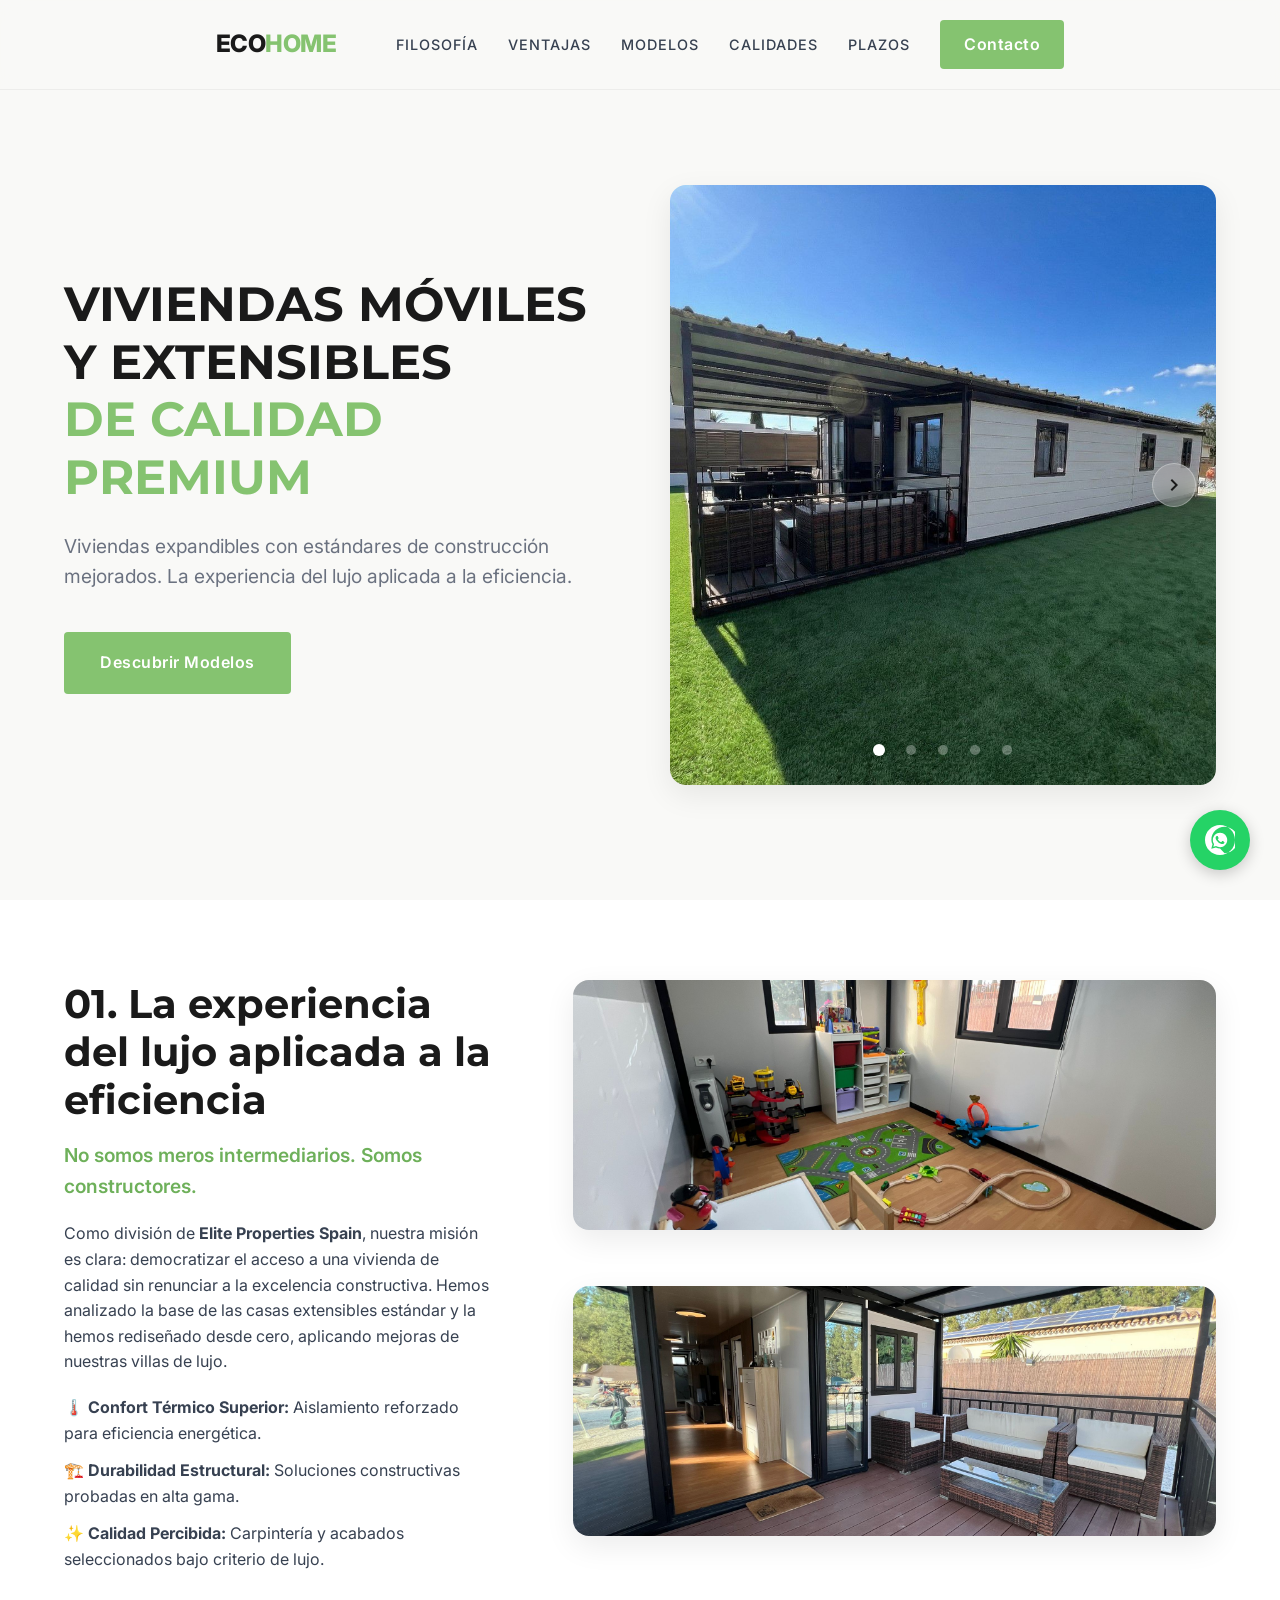
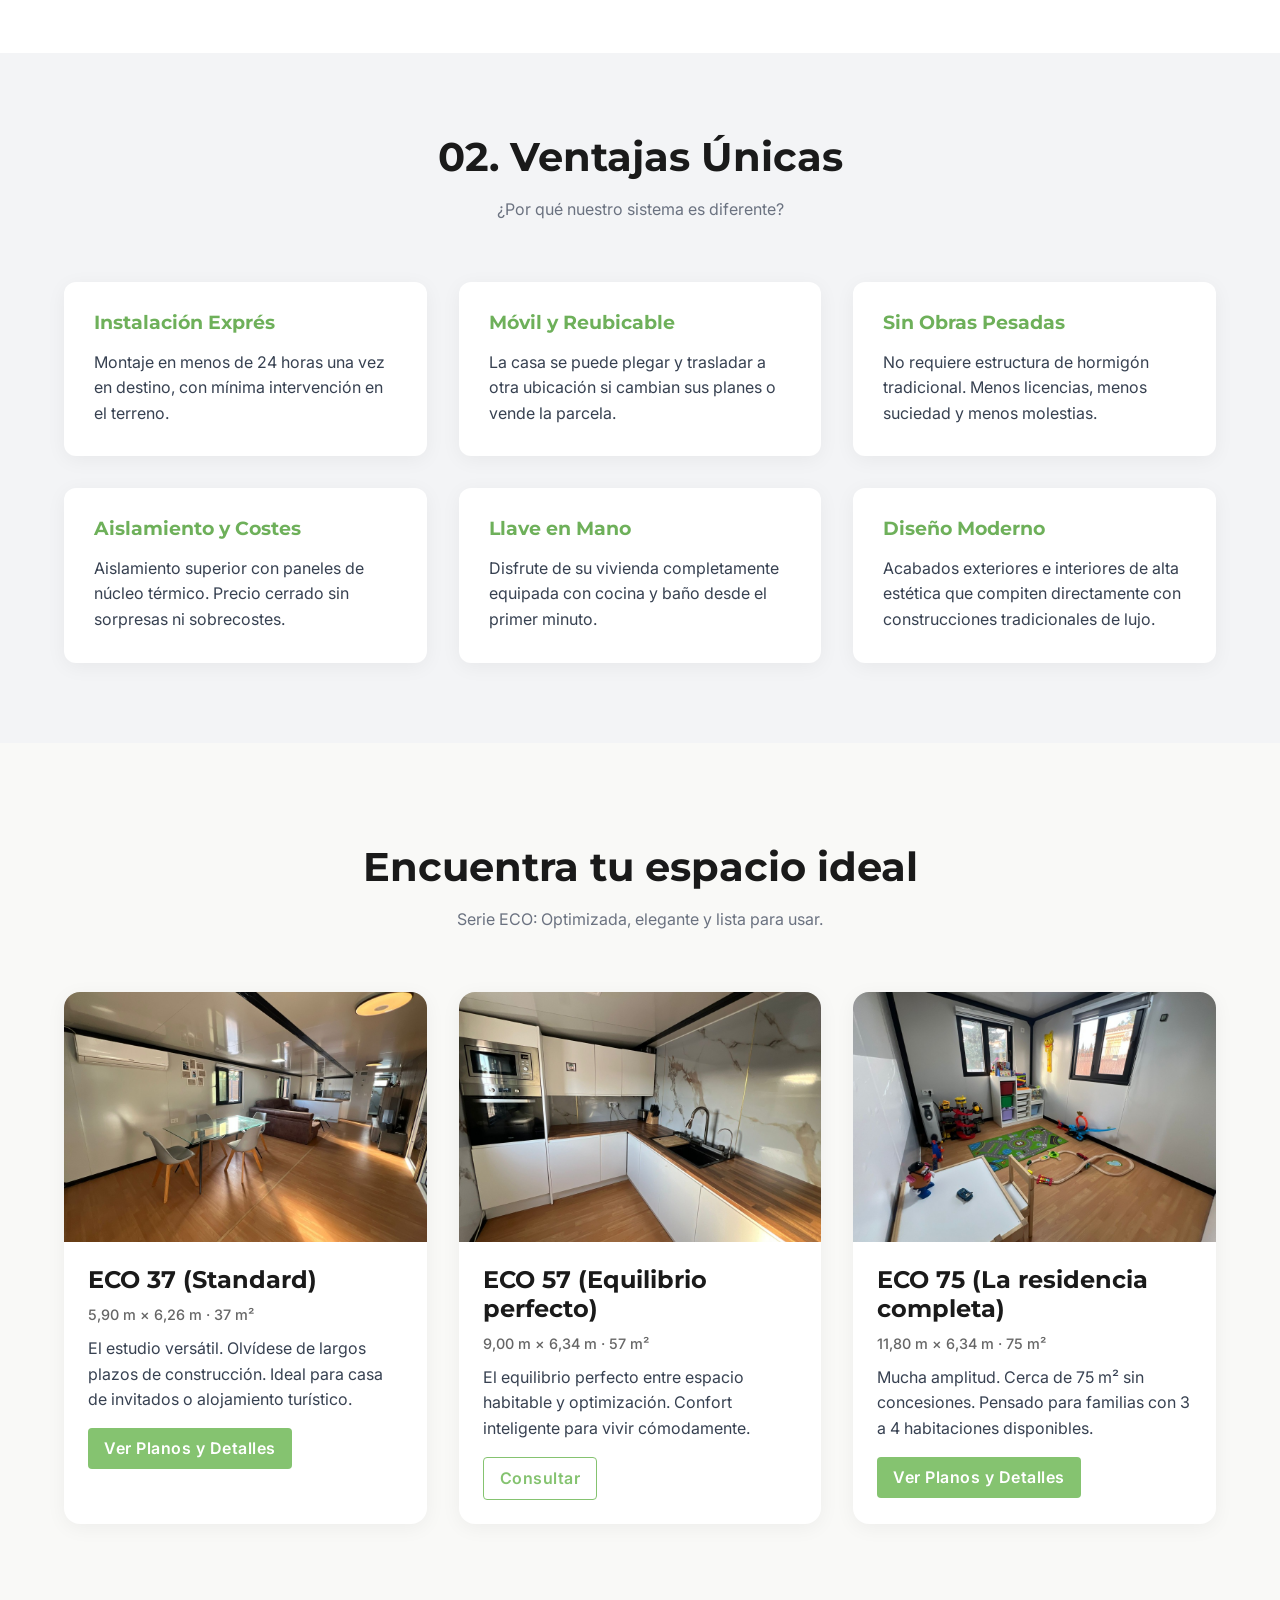
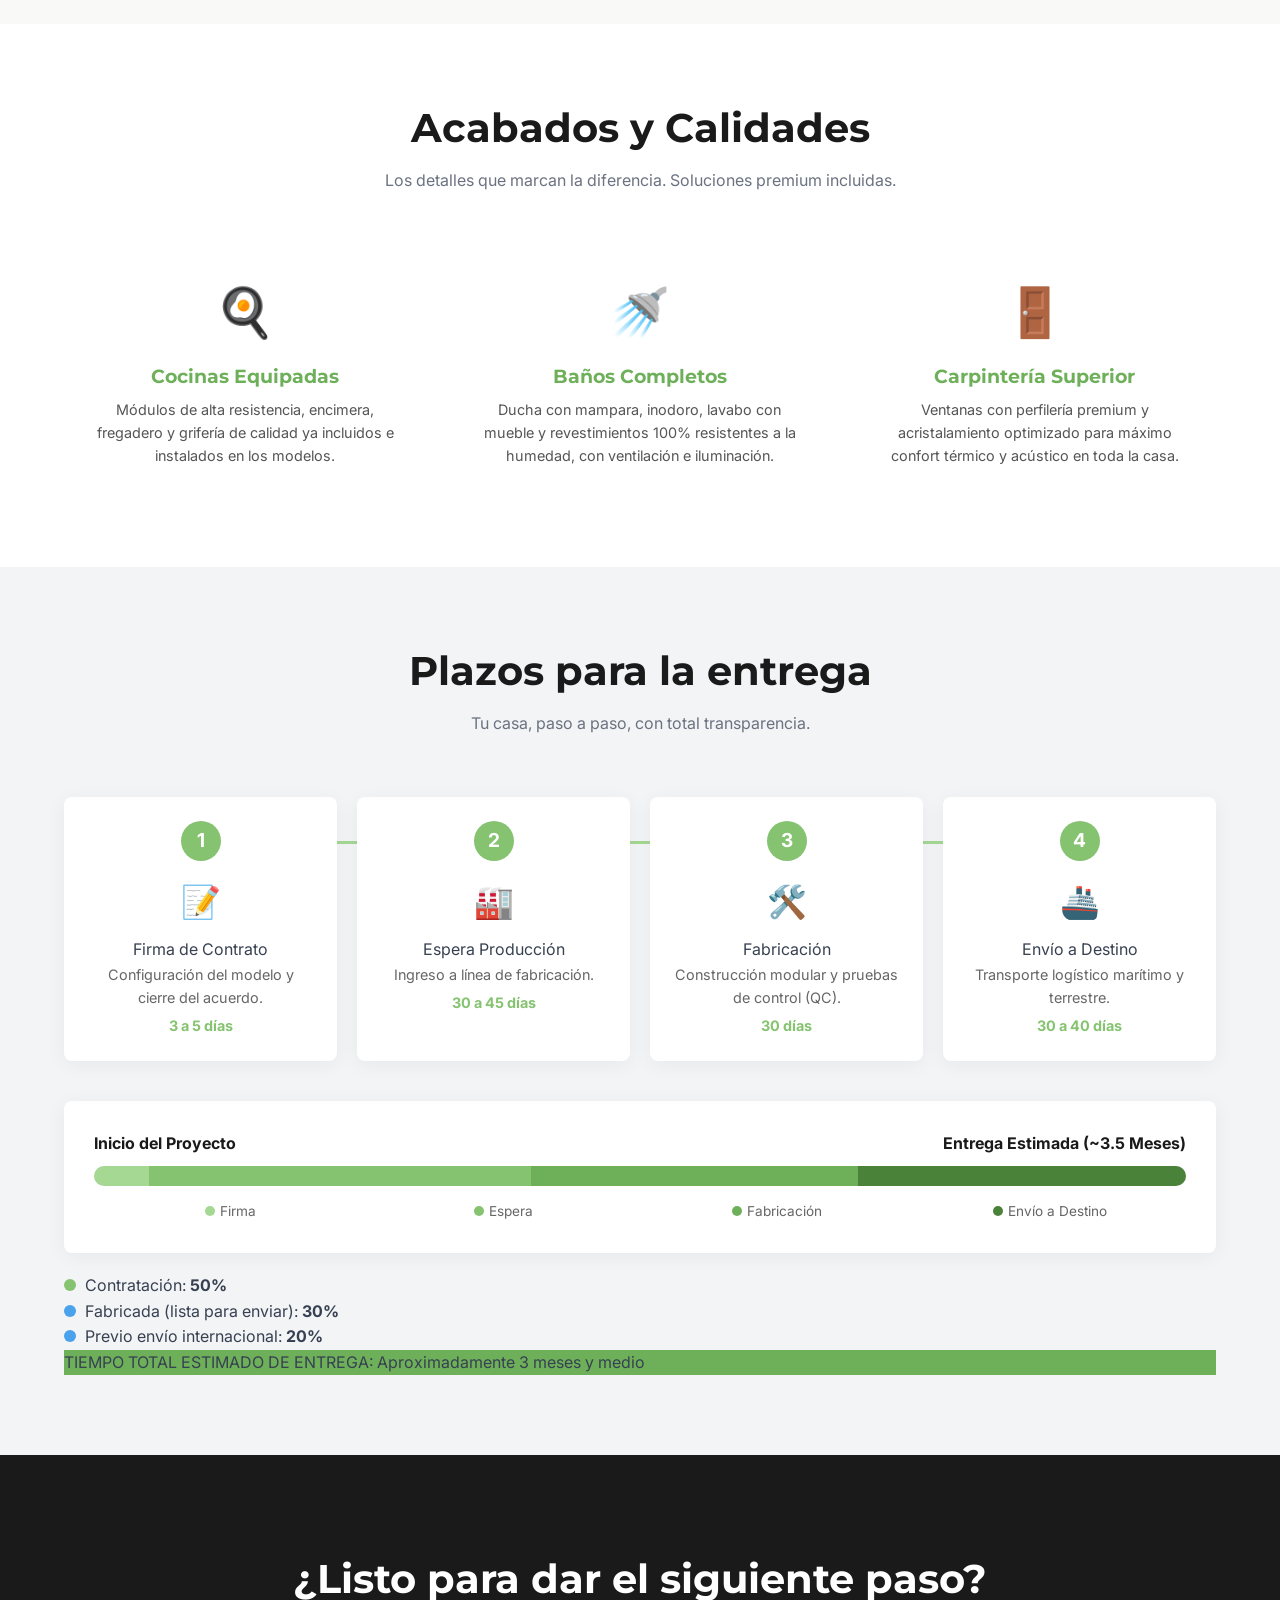
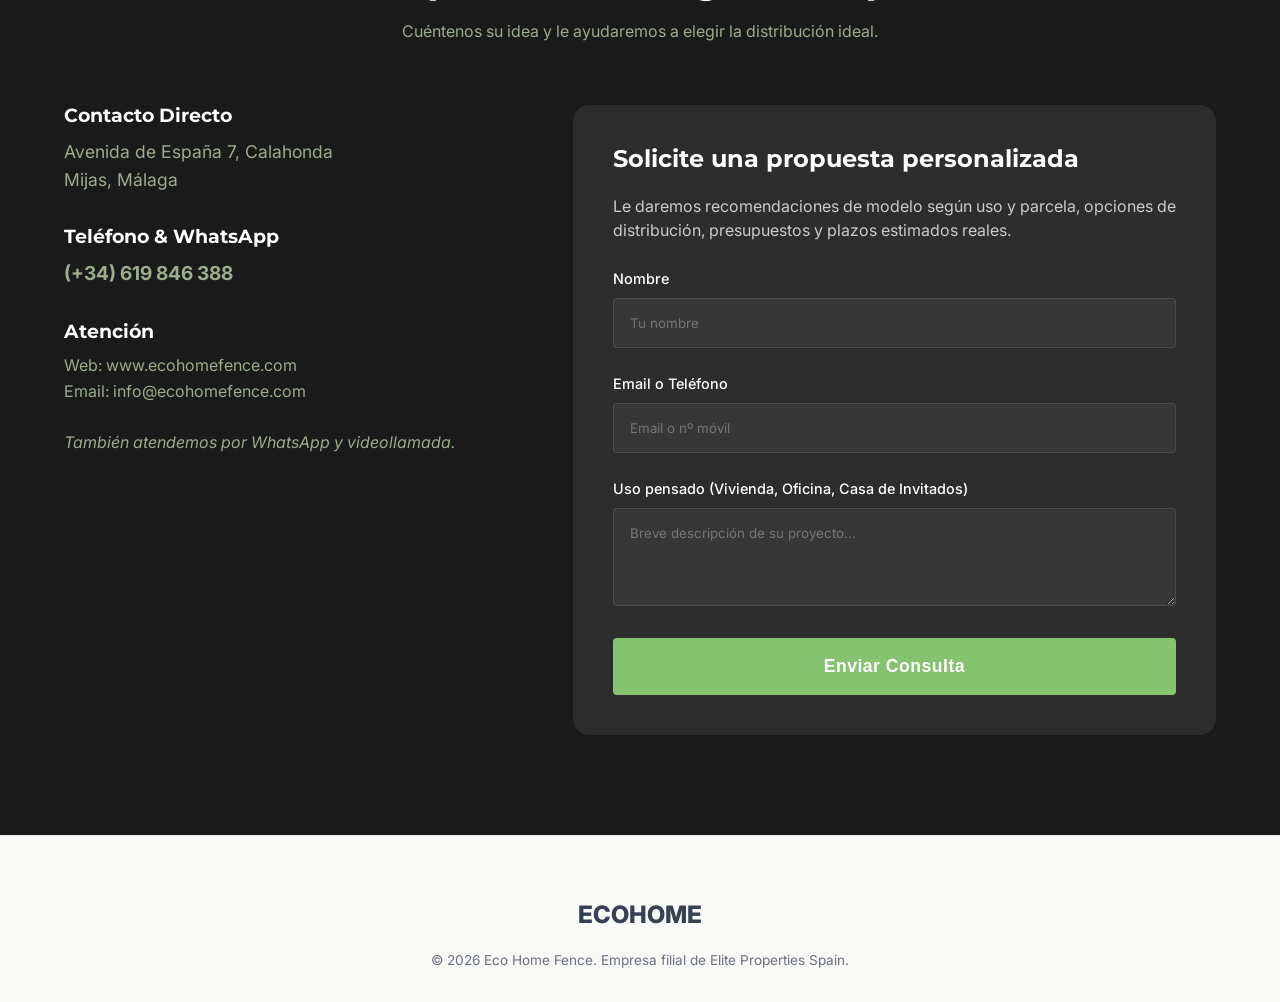
==== index.html @ c7b1c8d1 "Primer commit - Eco Home website" ====
<!DOCTYPE html>
<html lang="es">
<head>
    <meta charset="UTF-8">
    <meta name="viewport" content="width=device-width, initial-scale=1.0">
    <title>Eco Home France | Viviendas Modulares Premium en Necochea</title>
    <meta name="description" content="Venta de casas modulares premium importadas de China. Calidad arquitectonica lista para habitar en Necochea, Buenos Aires.">
    <link rel="preconnect" href="https://fonts.googleapis.com">
    <link rel="preconnect" href="https://fonts.gstatic.com" crossorigin>
    <link href="https://fonts.googleapis.com/css2?family=Inter:wght@400;500;600&family=Montserrat:wght@700;800&display=swap" rel="stylesheet">
    <link rel="stylesheet" href="styles.css">
</head>
<body>

    <!-- Header -->
    <header class="header">
        <div class="container">
            <nav class="nav">
                <a href="#" class="logo">ECO<span>HOME</span></a>
                <ul class="nav__list">
                    <li><a href="#filosofia" class="nav__link">Filosofía</a></li>
                    <li><a href="#ventajas" class="nav__link">Ventajas</a></li>
                    <li><a href="#modelos" class="nav__link">Modelos</a></li>
                    <li><a href="#calidades" class="nav__link">Calidades</a></li>
                    <li><a href="#plazos" class="nav__link">Plazos</a></li>
                </ul>
                <a href="#contacto" class="btn btn--primary" style="padding: 12px 24px;">Contacto</a>
            </nav>
        </div>
    </header>

    <!-- Hero -->
    <section class="hero">
        <div class="container">
            <div class="hero__content">
                <div class="hero__text">
                    <h1 class="hero__title" style="font-size: 3rem; line-height: 1.2;">VIVIENDAS MÓVILES Y EXTENSIBLES <br><span style="color: var(--primary);">DE CALIDAD PREMIUM</span></h1>
                    <p class="hero__subtitle" style="margin-top: 15px;">
                        Viviendas expandibles con estándares de construcción mejorados. La experiencia del lujo aplicada a la eficiencia.
                    </p>
                    <div class="hero__actions" style="margin-top: 30px;">
                        <a href="#modelos" class="btn btn--primary">Descubrir Modelos</a>
                    </div>
                </div>
                <div class="hero__image-container">
                    <div class="carousel" id="hero-carousel">
                        <div class="carousel__track-container">
                            <ul class="carousel__track">
                                <li class="carousel__slide current-slide">
                                    <img class="carousel__image" src="fotos recursos/28.jfif" alt="Eco Home 1">
                                </li>
                                <li class="carousel__slide">
                                    <img class="carousel__image" src="fotos recursos/25.jfif" alt="Eco Home 2">
                                </li>
                                <li class="carousel__slide">
                                    <img class="carousel__image" src="fotos recursos/10.jfif" alt="Eco Home 3">
                                </li>
                                <li class="carousel__slide">
                                    <img class="carousel__image" src="fotos recursos/12.jfif" alt="Eco Home 4">
                                </li>
                                <li class="carousel__slide">
                                    <img class="carousel__image" src="fotos recursos/15.jfif" alt="Eco Home 5">
                                </li>
                            </ul>
                        </div>
                        
                        <button class="carousel__button carousel__button--left is-hidden">
                            <svg viewBox="0 0 24 24"><path d="M15.41 7.41L14 6l-6 6 6 6 1.41-1.41L10.83 12z"/></svg>
                        </button>
                        <button class="carousel__button carousel__button--right">
                            <svg viewBox="0 0 24 24"><path d="M10 6L8.59 7.41 13.17 12l-4.58 4.59L10 18l6-6z"/></svg>
                        </button>

                        <div class="carousel__nav">
                            <button class="carousel__indicator current-slide"></button>
                            <button class="carousel__indicator"></button>
                            <button class="carousel__indicator"></button>
                            <button class="carousel__indicator"></button>
                            <button class="carousel__indicator"></button>
                        </div>
                    </div>
                </div>
            </div>
        </div>
    </section>

    <!-- 01 Filosofia -->
    <section id="filosofia" class="about" style="background: #fff; padding: 80px 0;">
        <div class="container">
            <div class="contact-layout">
                <div>
                    <h2 class="section-title">01. La experiencia del lujo aplicada a la eficiencia</h2>
                    <p style="margin-bottom: 20px; font-size: 1.2rem; font-weight: 600; color: var(--primary-dark);">
                        No somos meros intermediarios. Somos constructores.
                    </p>
                    <p style="margin-bottom: 20px;">
                        Como división de <strong>Elite Properties Spain</strong>, nuestra misión es clara: democratizar el acceso a una vivienda de calidad sin renunciar a la excelencia constructiva. Hemos analizado la base de las casas extensibles estándar y la hemos rediseñado desde cero, aplicando mejoras de nuestras villas de lujo.
                    </p>
                    <ul style="list-style-type: none; padding: 0;">
                        <li style="margin-bottom: 12px;">🌡️ <strong>Confort Térmico Superior:</strong> Aislamiento reforzado para eficiencia energética.</li>
                        <li style="margin-bottom: 12px;">🏗️ <strong>Durabilidad Estructural:</strong> Soluciones constructivas probadas en alta gama.</li>
                        <li>✨ <strong>Calidad Percibida:</strong> Carpintería y acabados seleccionados bajo criterio de lujo.</li>
                    </ul>
                </div>
                <div class="hero__image-container" style="display: grid; grid-template-rows: 1fr 1fr; gap: 20px;">
                    <img src="fotos recursos/3.jfif" alt="Vivienda Eco Elite Exterior" style="border-radius: 16px; width: 100%; height: 250px; object-fit: cover; box-shadow: var(--shadow-medium);">
                    <img src="fotos recursos/2.jfif" alt="Vivienda Eco Elite Interior" style="border-radius: 16px; width: 100%; height: 250px; object-fit: cover; box-shadow: var(--shadow-medium);">
                </div>
            </div>
        </div>
    </section>

    <!-- 02 Ventajas -->
    <section id="ventajas" class="about" style="background: var(--bg-gray); padding: 80px 0;">
        <div class="container">
            <div class="section-header">
                <h2 class="section-title">02. Ventajas Únicas</h2>
                <p class="section-subtitle">¿Por qué nuestro sistema es diferente?</p>
            </div>
            
            <div class="models__grid" style="margin-top: 40px;">
                <div style="background: white; padding: 30px; border-radius: 12px; box-shadow: var(--shadow-soft);">
                    <h3 style="margin-bottom: 15px; color: var(--primary-dark);">Instalación Exprés</h3>
                    <p>Montaje en menos de 24 horas una vez en destino, con mínima intervención en el terreno.</p>
                </div>
                <div style="background: white; padding: 30px; border-radius: 12px; box-shadow: var(--shadow-soft);">
                    <h3 style="margin-bottom: 15px; color: var(--primary-dark);">Móvil y Reubicable</h3>
                    <p>La casa se puede plegar y trasladar a otra ubicación si cambian sus planes o vende la parcela.</p>
                </div>
                <div style="background: white; padding: 30px; border-radius: 12px; box-shadow: var(--shadow-soft);">
                    <h3 style="margin-bottom: 15px; color: var(--primary-dark);">Sin Obras Pesadas</h3>
                    <p>No requiere estructura de hormigón tradicional. Menos licencias, menos suciedad y menos molestias.</p>
                </div>
                <div style="background: white; padding: 30px; border-radius: 12px; box-shadow: var(--shadow-soft);">
                    <h3 style="margin-bottom: 15px; color: var(--primary-dark);">Aislamiento y Costes</h3>
                    <p>Aislamiento superior con paneles de núcleo térmico. Precio cerrado sin sorpresas ni sobrecostes.</p>
                </div>
                <div style="background: white; padding: 30px; border-radius: 12px; box-shadow: var(--shadow-soft);">
                    <h3 style="margin-bottom: 15px; color: var(--primary-dark);">Llave en Mano</h3>
                    <p>Disfrute de su vivienda completamente equipada con cocina y baño desde el primer minuto.</p>
                </div>
                <div style="background: white; padding: 30px; border-radius: 12px; box-shadow: var(--shadow-soft);">
                    <h3 style="margin-bottom: 15px; color: var(--primary-dark);">Diseño Moderno</h3>
                    <p>Acabados exteriores e interiores de alta estética que compiten directamente con construcciones tradicionales de lujo.</p>
                </div>
            </div>
        </div>
    </section>

    <!-- Modelos -->
    <section id="modelos" class="models">
        <div class="container">
            <div class="section-header">
                <h2 class="section-title">Encuentra tu espacio ideal</h2>
                <p class="section-subtitle">Serie ECO: Optimizada, elegante y lista para usar.</p>
            </div>
            
            <div class="models__grid">
                <!-- Modelo 37 -->
                <div class="model-card">
                    <img src="living.jpg" alt="ECO 37" class="model-card__img">
                    <div class="model-card__content">
                        <h3 class="model-card__title">ECO 37 (Standard)</h3>
                        <div class="model-card__specs" style="font-size: 0.9rem; margin-bottom: 10px; color: #666; font-weight: 500;">
                            <span>5,90 m × 6,26 m · 37 m²</span>
                        </div>
                        <p>El estudio versátil. Olvídese de largos plazos de construcción. Ideal para casa de invitados o alojamiento turístico.</p>
                        <a href="eco37.html" class="btn btn--primary" style="margin-top: 15px; display: inline-block; padding: 8px 16px;">Ver Planos y Detalles</a>
                    </div>
                </div>

                <!-- Modelo 57 -->
                <div class="model-card">
                    <img src="kitchen.jpg" alt="ECO 57" class="model-card__img">
                    <div class="model-card__content">
                        <h3 class="model-card__title">ECO 57 (Equilibrio perfecto)</h3>
                        <div class="model-card__specs" style="font-size: 0.9rem; margin-bottom: 10px; color: #666; font-weight: 500;">
                            <span>9,00 m × 6,34 m · 57 m²</span>
                        </div>
                        <p>El equilibrio perfecto entre espacio habitable y optimización. Confort inteligente para vivir cómodamente.</p>
                        <a href="#contacto" class="btn" style="margin-top: 15px; background: white; border: 1px solid var(--primary); display: inline-block; padding: 8px 16px; color: var(--primary);">Consultar</a>
                    </div>
                </div>

                <!-- Modelo 75 -->
                <div class="model-card">
                    <img src="kids.jpg" alt="ECO 75" class="model-card__img">
                    <div class="model-card__content">
                        <h3 class="model-card__title">ECO 75 (La residencia completa)</h3>
                        <div class="model-card__specs" style="font-size: 0.9rem; margin-bottom: 10px; color: #666; font-weight: 500;">
                            <span>11,80 m × 6,34 m · 75 m²</span>
                        </div>
                        <p>Mucha amplitud. Cerca de 75 m² sin concesiones. Pensado para familias con 3 a 4 habitaciones disponibles.</p>
                        <a href="eco75.html" class="btn btn--primary" style="margin-top: 15px; display: inline-block; padding: 8px 16px;">Ver Planos y Detalles</a>
                    </div>
                </div>
            </div>
        </div>
    </section>

    <!-- Acabados -->
    <section id="calidades" class="about" style="background: #fff; padding: 80px 0;">
        <div class="container">
            <div class="section-header">
                <h2 class="section-title">Acabados y Calidades</h2>
                <p class="section-subtitle">Los detalles que marcan la diferencia. Soluciones premium incluidas.</p>
            </div>
            
            <div class="models__grid" style="margin-top: 40px; grid-template-columns: repeat(auto-fit, minmax(250px, 1fr));">
                <div style="text-align: center; padding: 20px;">
                    <div style="font-size: 3rem; margin-bottom: 15px;">🍳</div>
                    <h3 style="color: var(--primary-dark);">Cocinas Equipadas</h3>
                    <p style="font-size: 0.9rem; margin-top: 10px; color: #555;">Módulos de alta resistencia, encimera, fregadero y grifería de calidad ya incluidos e instalados en los modelos.</p>
                </div>
                <div style="text-align: center; padding: 20px;">
                    <div style="font-size: 3rem; margin-bottom: 15px;">🚿</div>
                    <h3 style="color: var(--primary-dark);">Baños Completos</h3>
                    <p style="font-size: 0.9rem; margin-top: 10px; color: #555;">Ducha con mampara, inodoro, lavabo con mueble y revestimientos 100% resistentes a la humedad, con ventilación e iluminación.</p>
                </div>
                <div style="text-align: center; padding: 20px;">
                    <div style="font-size: 3rem; margin-bottom: 15px;">🚪</div>
                    <h3 style="color: var(--primary-dark);">Carpintería Superior</h3>
                    <p style="font-size: 0.9rem; margin-top: 10px; color: #555;">Ventanas con perfilería premium y acristalamiento optimizado para máximo confort térmico y acústico en toda la casa.</p>
                </div>
            </div>
        </div>
    </section>

    <!-- Plazos -->
    <section id="plazos" class="about" style="background: var(--bg-gray); padding: 80px 0;">
        <div class="container">
            <div class="section-header">
                <h2 class="section-title">Plazos para la entrega</h2>
                <p class="section-subtitle">Tu casa, paso a paso, con total transparencia.</p>
            </div>
            
            <div class="timeline">
                <div class="timeline-step">
                    <div class="timeline-step__num">1</div>
                    <div style="font-size: 2rem; margin-bottom: 10px;">📝</div>
                    <div class="timeline-step__title">Firma de Contrato</div>
                    <p style="font-size: 0.9rem; color: #666;">Configuración del modelo y cierre del acuerdo.<br><span style="color: var(--primary); font-weight: 700; display: block; margin-top: 5px;">3 a 5 días</span></p>
                </div>
                <div class="timeline-step">
                    <div class="timeline-step__num">2</div>
                    <div style="font-size: 2rem; margin-bottom: 10px;">🏭</div>
                    <div class="timeline-step__title">Espera Producción</div>
                    <p style="font-size: 0.9rem; color: #666;">Ingreso a línea de fabricación.<br><span style="color: var(--primary); font-weight: 700; display: block; margin-top: 5px;">30 a 45 días</span></p>
                </div>
                <div class="timeline-step">
                    <div class="timeline-step__num">3</div>
                    <div style="font-size: 2rem; margin-bottom: 10px;">🛠️</div>
                    <div class="timeline-step__title">Fabricación</div>
                    <p style="font-size: 0.9rem; color: #666;">Construcción modular y pruebas de control (QC).<br><span style="color: var(--primary); font-weight: 700; display: block; margin-top: 5px;">30 días</span></p>
                </div>
                <div class="timeline-step">
                    <div class="timeline-step__num">4</div>
                    <div style="font-size: 2rem; margin-bottom: 10px;">🚢</div>
                    <div class="timeline-step__title">Envío a Destino</div>
                    <p style="font-size: 0.9rem; color: #666;">Transporte logístico marítimo y terrestre.<br><span style="color: var(--primary); font-weight: 700; display: block; margin-top: 5px;">30 a 40 días</span></p>
                </div>
            </div>
            
            <div style="margin-top: 40px; background: white; padding: 30px; border-radius: var(--radius-md); box-shadow: var(--shadow-soft);">
                <div style="display: flex; justify-content: space-between; margin-bottom: 10px; font-weight: bold; color: var(--dark);">
                    <span>Inicio del Proyecto</span>
                    <span>Entrega Estimada (~3.5 Meses)</span>
                </div>
                <div style="width: 100%; height: 20px; background: var(--bg-gray); border-radius: 10px; overflow: hidden; display: flex;">
                    <div style="height: 100%; background: #a4d893; width: 5%;" title="Firma (3-5 días)"></div>
                    <div style="height: 100%; background: #85c370; width: 35%;" title="Espera (30-45 días)"></div>
                    <div style="height: 100%; background: #6eb05a; width: 30%;" title="Fabricación (30 días)"></div>
                    <div style="height: 100%; background: #4a823a; width: 30%;" title="Envío (30-40 días)"></div>
                </div>
                <div style="display: flex; justify-content: space-between; margin-top: 15px; font-size: 0.85rem; color: #666; text-align: center;">
                    <span style="flex: 1;"><span style="display:inline-block; width:10px; height:10px; background:#a4d893; border-radius:50%; margin-right:5px;"></span>Firma</span>
                    <span style="flex: 1;"><span style="display:inline-block; width:10px; height:10px; background:#85c370; border-radius:50%; margin-right:5px;"></span>Espera</span>
                    <span style="flex: 1;"><span style="display:inline-block; width:10px; height:10px; background:#6eb05a; border-radius:50%; margin-right:5px;"></span>Fabricación</span>
                    <span style="flex: 1;"><span style="display:inline-block; width:10px; height:10px; background:#4a823a; border-radius:50%; margin-right:5px;"></span>Envío a Destino</span>
                </div>
            </div>
            
            <div class="timeline-payment" style="margin-top: 20px;">
                <div><span style="display:inline-block; width:12px; height:12px; background:var(--primary); border-radius:50%; margin-right:5px;"></span> Contratación: <strong>50%</strong></div>
                <div><span style="display:inline-block; width:12px; height:12px; background:#4aa1ec; border-radius:50%; margin-right:5px;"></span> Fabricada (lista para enviar): <strong>30%</strong></div>
                <div><span style="display:inline-block; width:12px; height:12px; background:#4aa1ec; border-radius:50%; margin-right:5px;"></span> Previo envío internacional: <strong>20%</strong></div>
            </div>
            
            <div class="timeline-total" style="background: var(--primary-dark);">
                TIEMPO TOTAL ESTIMADO DE ENTREGA: Aproximadamente 3 meses y medio
            </div>
        </div>
    </section>

    <!-- Contacto -->
    <section id="contacto" class="contact">
        <div class="container">
            <div class="section-header">
                <h2 class="section-title">¿Listo para dar el siguiente paso?</h2>
                <p class="section-subtitle" style="color: #9bac8f;">Cuéntenos su idea y le ayudaremos a elegir la distribución ideal.</p>
            </div>

            <div class="contact-layout">
                <div class="contact-info">
                    <div class="contact-info__item">
                        <h3 style="color: #fff; margin-bottom: 10px;">Contacto Directo</h3>
                        <p style="color: #9bac8f; font-size: 1.1rem;">Avenida de España 7, Calahonda<br>Mijas, Málaga</p>
                    </div>
                    <div class="contact-info__item">
                        <h3 style="color: #fff; margin-bottom: 10px;">Teléfono & WhatsApp</h3>
                        <p style="color: #9bac8f; font-size: 1.2rem; font-weight: bold;">(+34) 619 846 388</p>
                    </div>
                    <div class="contact-info__item">
                        <h3 style="color: #fff; margin-bottom: 10px;">Atención</h3>
                        <p style="color: #9bac8f;">Web: www.ecohomefence.com<br>Email: info@ecohomefence.com<br><br><em>También atendemos por WhatsApp y videollamada.</em></p>
                    </div>
                </div>

                <div class="contact-form">
                    <form>
                        <h3 style="margin-bottom: 20px; font-size: 1.5rem; color: white;">Solicite una propuesta personalizada</h3>
                        <p style="margin-bottom: 25px; color: #ccc; line-height: 1.5;">Le daremos recomendaciones de modelo según uso y parcela, opciones de distribución, presupuestos y plazos estimados reales.</p>
                        <div class="form-group">
                            <label class="form-label" style="color: white;">Nombre</label>
                            <input type="text" class="form-input" placeholder="Tu nombre">
                        </div>
                        <div class="form-group">
                            <label class="form-label" style="color: white;">Email o Teléfono</label>
                            <input type="text" class="form-input" placeholder="Email o nº móvil">
                        </div>
                        <div class="form-group">
                            <label class="form-label" style="color: white;">Uso pensado (Vivienda, Oficina, Casa de Invitados)</label>
                            <textarea class="form-textarea" rows="4" placeholder="Breve descripción de su proyecto..."></textarea>
                        </div>
                        <button type="submit" class="btn btn--primary" style="width: 100%; font-size: 1.1rem;">Enviar Consulta</button>
                    </form>
                </div>
            </div>
        </div>
    </section>

    <!-- Footer -->
    <footer class="footer">
        <div class="container">
            <p class="footer__logo">ECO<span>HOME</span></p>
            <p class="footer__copy">&copy; 2026 Eco Home Fence. Empresa filial de Elite Properties Spain.</p>
        </div>
    </footer>

    <!-- WhatsApp Button -->
    <a href="https://wa.me/34619846388" class="whatsapp-float" target="_blank">
        <svg viewBox="0 0 24 24" fill="white" width="30" height="30"><path d="M12.031 6.172c-3.181 0-5.767 2.586-5.768 5.766-.001 1.298.38 2.27 1.019 3.287l-.582 2.128 2.182-.573c.978.58 1.911.928 3.145.929 3.178 0 5.767-2.587 5.768-5.766.001-3.187-2.575-5.77-5.764-5.771zm3.392 8.244c-.144.405-.837.774-1.17.824-.299.045-.677.063-1.092-.069-.252-.08-.575-.187-.988-.365-1.739-.751-2.874-2.502-2.961-2.617-.087-.116-.708-.94-.708-1.793s.448-1.273.607-1.446c.159-.173.346-.217.462-.217l.332.006c.106.005.249-.04.39.298.144.347.491 1.2.534 1.287.043.087.072.188.014.304-.058.116-.087.188-.173.289l-.26.304c-.087.086-.177.18-.076.354.101.174.449.741.964 1.201.662.591 1.221.774 1.394.86s.274.072.376-.043c.101-.116.433-.506.549-.68.116-.173.231-.145.39-.087s1.011.477 1.184.564.289.13.332.202c.045.072.045.419-.099.824zm-3.423-14.416c-6.627 0-12 5.373-12 12s5.373 12 12 12 12-5.373 12-12-5.373-12-12-12zm.029 18.88c-1.161 0-2.305-.292-3.318-.844l-3.677.964.984-3.595c-.607-1.052-.927-2.246-.926-3.468.001-5.824 4.74-10.563 10.564-10.563 5.826 0 10.564 4.741 10.564 10.564 0 5.824-4.74 10.564-10.564 10.564z"/></svg>
    </a>

    <script>
        (function() {
            var CarouselManager = {
                init: function() {
                    var carousel = document.querySelector(".carousel");
                    if (!carousel) return;

                    var track = carousel.querySelector(".carousel__track");
                    if (!track) return;
                    
                    var slides = Array.from(track.children);
                    var nextButton = carousel.querySelector(".carousel__button--right");
                    var prevButton = carousel.querySelector(".carousel__button--left");
                    var dotsNav = carousel.querySelector(".carousel__nav");
                    var dots = dotsNav ? Array.from(dotsNav.children) : [];

                    if (slides.length === 0) return;

                    function updateSlidePositions() {
                        var firstSlide = slides[0];
                        if (!firstSlide) return;
                        var slideWidth = firstSlide.getBoundingClientRect().width;
                        if (slideWidth === 0) {
                            setTimeout(updateSlidePositions, 100);
                            return;
                        }
                        slides.forEach(function(slide, index) {
                            slide.style.left = slideWidth * index + "px";
                        });
                    }

                    function moveToSlide(track, currentSlide, targetSlide) {
                        if (!targetSlide) return;
                        track.style.transform = "translateX(-" + targetSlide.style.left + ")";
                        currentSlide.classList.remove("current-slide");
                        targetSlide.classList.add("current-slide");
                    }

                    function updateDots(currentDot, targetDot) {
                        if (!currentDot || !targetDot) return;
                        currentDot.classList.remove("current-slide");
                        targetDot.classList.add("current-slide");
                    }

                    updateSlidePositions();

                    function nextSlide() {
                        var currentSlide = track.querySelector(".current-slide") || slides[0];
                        var nextSlide = currentSlide.nextElementSibling || slides[0];
                        var currentDot = dotsNav ? dotsNav.querySelector(".current-slide") : null;
                        var nextIndex = slides.indexOf(nextSlide);
                        var targetDot = dots[nextIndex];

                        moveToSlide(track, currentSlide, nextSlide);
                        updateDots(currentDot, targetDot);
                    }

                    if (nextButton) nextButton.onclick = nextSlide;
                    if (prevButton) {
                        prevButton.onclick = function() {
                            var currentSlide = track.querySelector(".current-slide") || slides[0];
                            var prevSlide = currentSlide.previousElementSibling || slides[slides.length - 1];
                            var currentDot = dotsNav ? dotsNav.querySelector(".current-slide") : null;
                            var prevIndex = slides.indexOf(prevSlide);
                            var targetDot = dots[prevIndex];

                            moveToSlide(track, currentSlide, prevSlide);
                            updateDots(currentDot, targetDot);
                        };
                    }

                    if (dotsNav) {
                        dotsNav.onclick = function(e) {
                            var targetDot = e.target.closest("button");
                            if (!targetDot) return;

                            var currentSlide = track.querySelector(".current-slide") || slides[0];
                            var currentDot = dotsNav.querySelector(".current-slide");
                            var targetIndex = dots.indexOf(targetDot);
                            var targetSlide = slides[targetIndex];

                            moveToSlide(track, currentSlide, targetSlide);
                            updateDots(currentDot, targetDot);
                        };
                    }

                    setInterval(nextSlide, 5000);
                }
            };

            CarouselManager.init();
            
            // Header scroll logic
            window.onscroll = function() {
                var header = document.querySelector('.header');
                if (header) {
                    if (window.scrollY > 50) {
                        header.classList.add('header--scrolled');
                    } else {
                        header.classList.remove('header--scrolled');
                    }
                }
            };
        })();
    </script>
</body>
</html>
---- styles.css ----
/* CSS para el Timeline tipo Mapa */
.timeline {
  display: flex;
  flex-direction: column;
  gap: 20px;
  margin-top: 40px;
  position: relative;
}

@media(min-width: 768px) {
  .timeline {
    flex-direction: row;
    justify-content: space-between;
  }
  
  /* Linea conectora del mapa */
  .timeline::before {
    content: '';
    position: absolute;
    top: 44px; /* Centro del circulo (padding 24px + radio 20px) */
    left: 10%;
    right: 10%;
    height: 3px;
    background: var(--primary-light);
    z-index: 0;
  }
}

.timeline-step {
  background: white;
  padding: 24px;
  border-radius: var(--radius-md);
  box-shadow: var(--shadow-soft);
  flex: 1;
  text-align: center;
  position: relative;
  z-index: 1;
}

.timeline-step__num {
  width: 40px;
  height: 40px;
  background: var(--primary);
  color: white;
  border-radius: 50%;
  display: flex;
  align-items: center;
  justify-content: center;
  font-weight: bold;
  font-size: 1.2rem;
  margin: 0 auto 15px auto;
  box-shadow: 0 0 0 5px white; /* Para "cortar" la linea detrás del círculo */
}

:root {
  /* Paleta de Colores Premium - Eco Home Fence */
  --primary: #85c370; /* Verde vibrante del brochure */
  --primary-light: #a4d893;
  --primary-dark: #6eb05a;
  --secondary: #d1d5db;
  
  --dark: #1a1a1a;
  --dark-light: #2d2d2d;
  
  --bg-creme: #f9f9f7; /* Background principal */
  --bg-white: #ffffff;
  --bg-gray: #f3f4f6;
  
  --text-main: #374151;
  --text-muted: #6b7280;
  --text-white: #ffffff;
  
  /* Tipografia */
  --font-family-title: 'Montserrat', sans-serif;
  --font-family-body: 'Inter', sans-serif;
  
  /* Espaciado y Radio */
  --radius-sm: 4px;
  --radius-md: 8px;
  --radius-lg: 16px;
  --radius-xl: 24px;
  
  --spacing-base: 8px;
  --spacing-section: 100px;
  
  /* Sombras */
  --shadow-soft: 0 4px 20px rgba(0, 0, 0, 0.05);
  --shadow-medium: 0 10px 30px rgba(0, 0, 0, 0.08);
  
  /* Transiciones */
  --transition: all 0.4s cubic-bezier(0.4, 0, 0.2, 1);
}

/* Reset & Bases */
* {
  margin: 0;
  padding: 0;
  box-sizing: border-box;
}

html {
  scroll-behavior: smooth;
}

body {
  font-family: var(--font-family-body);
  background-color: var(--bg-creme);
  color: var(--text-main);
  line-height: 1.6;
  overflow-x: hidden;
  padding-top: 90px; /* Offset for fixed header */
}

h1, h2, h3, h4 {
  font-family: var(--font-family-title);
  color: var(--dark);
  font-weight: 700;
  line-height: 1.2;
}

a {
  text-decoration: none;
  color: inherit;
  transition: var(--transition);
}

ul {
  list-style: none;
}

img {
  max-width: 100%;
  display: block;
}

.container {
  max-width: 1200px;
  margin: 0 auto;
  padding: 0 24px;
}

/* Header */
.header {
  height: 90px;
  display: flex;
  align-items: center;
  position: fixed;
  top: 0;
  width: 100%;
  background: rgba(249, 249, 247, 0.9);
  backdrop-filter: blur(10px);
  z-index: 1000;
  transition: var(--transition);
  border-bottom: 1px solid rgba(0, 0, 0, 0.05);
}

.header--scrolled {
  height: 70px;
  box-shadow: var(--shadow-soft);
}

.nav {
  width: 100%;
  display: flex;
  justify-content: space-between;
  align-items: center;
}

.logo {
  font-size: 1.5rem;
  font-weight: 800;
  letter-spacing: -0.5px;
  color: var(--dark);
  margin-right: 60px;
}

.logo span {
  color: var(--primary);
}

.nav__list {
  display: flex;
  gap: 30px;
  margin-right: 30px;
}

.nav__link {
  font-size: 0.9rem;
  font-weight: 500;
  text-transform: uppercase;
  letter-spacing: 1px;
}

.nav__link:hover {
  color: var(--primary);
}

/* Hero Section */
.hero {
  min-height: calc(100vh - 90px);
  display: flex;
  align-items: center;
  padding-top: 20px;
  padding-bottom: 40px;
  position: relative;
  overflow: hidden;
}

.hero__content {
  display: grid;
  grid-template-columns: 1fr 1fr;
  align-items: center;
  gap: 60px;
}

.hero__title {
  font-size: 4rem;
  margin-bottom: 24px;
}

.hero__subtitle {
  font-size: 1.2rem;
  color: var(--text-muted);
  margin-bottom: 40px;
}

.btn {
  display: inline-block;
  padding: 18px 36px;
  border-radius: var(--radius-sm);
  font-weight: 600;
  letter-spacing: 0.5px;
  cursor: pointer;
  border: none;
  font-size: 1rem;
}

.btn--primary {
  background-color: var(--primary);
  color: white;
}

.btn--primary:hover {
  background-color: var(--primary-dark);
  transform: translateY(-5px);
  box-shadow: 0 10px 20px rgba(122, 141, 110, 0.3);
}

.hero__image-container {
  position: relative;
}

.hero__image {
  border-radius: var(--radius-lg);
  box-shadow: var(--shadow-medium);
  width: 100%;
  height: 600px;
  object-fit: cover;
}

/* Sections General */
section {
  padding: var(--spacing-section) 0;
}

.section-header {
  text-align: center;
  max-width: 700px;
  margin: 0 auto 60px;
}

.section-title {
  font-size: 2.5rem;
  margin-bottom: 16px;
}

.section-subtitle {
  color: var(--text-muted);
}

/* Models Grid */
.models__grid {
  display: grid;
  grid-template-columns: repeat(auto-fit, minmax(350px, 1fr));
  gap: 32px;
}

.model-card {
  background: var(--bg-white);
  border-radius: var(--radius-lg);
  overflow: hidden;
  transition: var(--transition);
  box-shadow: var(--shadow-soft);
}

.model-card:hover {
  transform: translateY(-10px);
  box-shadow: var(--shadow-medium);
}

.model-card__img {
  width: 100%;
  height: 250px;
  object-fit: cover;
}

.model-card__content {
  padding: 24px;
}

.model-card__title {
  font-size: 1.5rem;
  margin-bottom: 8px;
}

.model-card__specs {
  display: flex;
  gap: 16px;
  margin-bottom: 16px;
  font-size: 0.9rem;
  color: var(--text-muted);
}

/* Contact Section */
.contact {
  background-color: var(--dark);
  color: white;
}

.contact .section-title {
  color: white;
}

.contact-layout {
  display: grid;
  grid-template-columns: 1fr 1.5fr;
  gap: 80px;
}

.contact-info__item {
  margin-bottom: 32px;
}

.contact-info__icon {
  color: var(--primary-light);
  font-size: 1.5rem;
  margin-bottom: 8px;
}

.contact-form {
  background: var(--dark-light);
  padding: 40px;
  border-radius: var(--radius-lg);
}

.form-group {
  margin-bottom: 24px;
}

.form-label {
  display: block;
  margin-bottom: 8px;
  font-size: 0.9rem;
  font-weight: 500;
}

.form-input, .form-textarea {
  width: 100%;
  background: rgba(255, 255, 255, 0.05);
  border: 1px solid rgba(255, 255, 255, 0.1);
  padding: 16px;
  color: white;
  border-radius: var(--radius-sm);
  font-family: inherit;
}

.form-input:focus, .form-textarea:focus {
  outline: none;
  border-color: var(--primary);
}

/* Footer */
.footer {
  padding: 60px 0 30px;
  border-top: 1px solid rgba(0, 0, 0, 0.05);
  text-align: center;
}

.footer__logo {
  font-size: 1.5rem;
  font-weight: 800;
  margin-bottom: 16px;
}

.footer__copy {
  font-size: 0.85rem;
  color: var(--text-muted);
}

/* Floating WhatsApp */
.whatsapp-float {
  position: fixed;
  bottom: 30px;
  right: 30px;
  background-color: #25d366;
  width: 60px;
  height: 60px;
  border-radius: 50%;
  display: flex;
  align-items: center;
  justify-content: center;
  color: white;
  font-size: 2rem;
  box-shadow: 0 4px 15px rgba(0,0,0,0.2);
  z-index: 1000;
  animation: float 3s ease-in-out infinite;
}

@keyframes float {
  0% { transform: translateY(0); }
  50% { transform: translateY(-10px); }
  100% { transform: translateY(0); }
}

/* Responsive */
@media (max-width: 968px) {
  .hero__content {
    grid-template-columns: 1fr;
    text-align: center;
  }
  
  .hero__title {
    font-size: 3rem;
  }
  
  .contact-layout {
    grid-template-columns: 1fr;
  }
  
  .nav__list {
    display: none;
  }
}

/* ==========================================
   CAROUSEL SYSTEM
   ========================================== */
.carousel {
  position: relative;
  height: 600px;
  width: 100%;
  margin: 0 auto;
  overflow: hidden;
  border-radius: var(--radius-lg);
  box-shadow: var(--shadow-medium);
}

.carousel__image {
  width: 100%;
  height: 100%;
  object-fit: cover;
}

.carousel__track-container {
  height: 100%;
  position: relative;
}

.carousel__track {
  padding: 0;
  margin: 0;
  list-style: none;
  height: 100%;
  position: relative;
  transition: transform 500ms ease-in;
}

.carousel__slide {
  position: absolute;
  top: 0;
  bottom: 0;
  width: 100%;
  display: flex;
  align-items: center;
  justify-content: center;
}

.carousel__button {
  position: absolute;
  top: 50%;
  transform: translateY(-50%);
  background: rgba(255, 255, 255, 0.2);
  backdrop-filter: blur(10px);
  border: 1px solid rgba(255, 255, 255, 0.3);
  width: 44px;
  height: 44px;
  border-radius: 50%;
  cursor: pointer;
  z-index: 10;
  display: flex;
  align-items: center;
  justify-content: center;
  transition: var(--transition);
}

.carousel__button svg {
  width: 24px;
  height: 24px;
  fill: var(--dark);
}

.carousel__button:hover {
  background: rgba(255, 255, 255, 0.4);
}

.carousel__button--left { left: 20px; }
.carousel__button--right { right: 20px; }

.carousel__nav {
  display: flex;
  justify-content: center;
  padding: 10px 0;
  position: absolute;
  bottom: 20px;
  width: 100%;
  z-index: 10;
  gap: 12px;
}

.carousel__indicator {
  border: 0;
  border-radius: 50%;
  width: 10px;
  height: 10px;
  background: rgba(255, 255, 255, 0.3);
  margin: 0 5px;
  cursor: pointer;
  transition: var(--transition);
}

.carousel__indicator.current-slide {
  background: var(--bg-white);
  transform: scale(1.2);
}

.is-hidden { display: none; }

@media (max-width: 768px) {
  .carousel {
    height: 400px;
  }
}
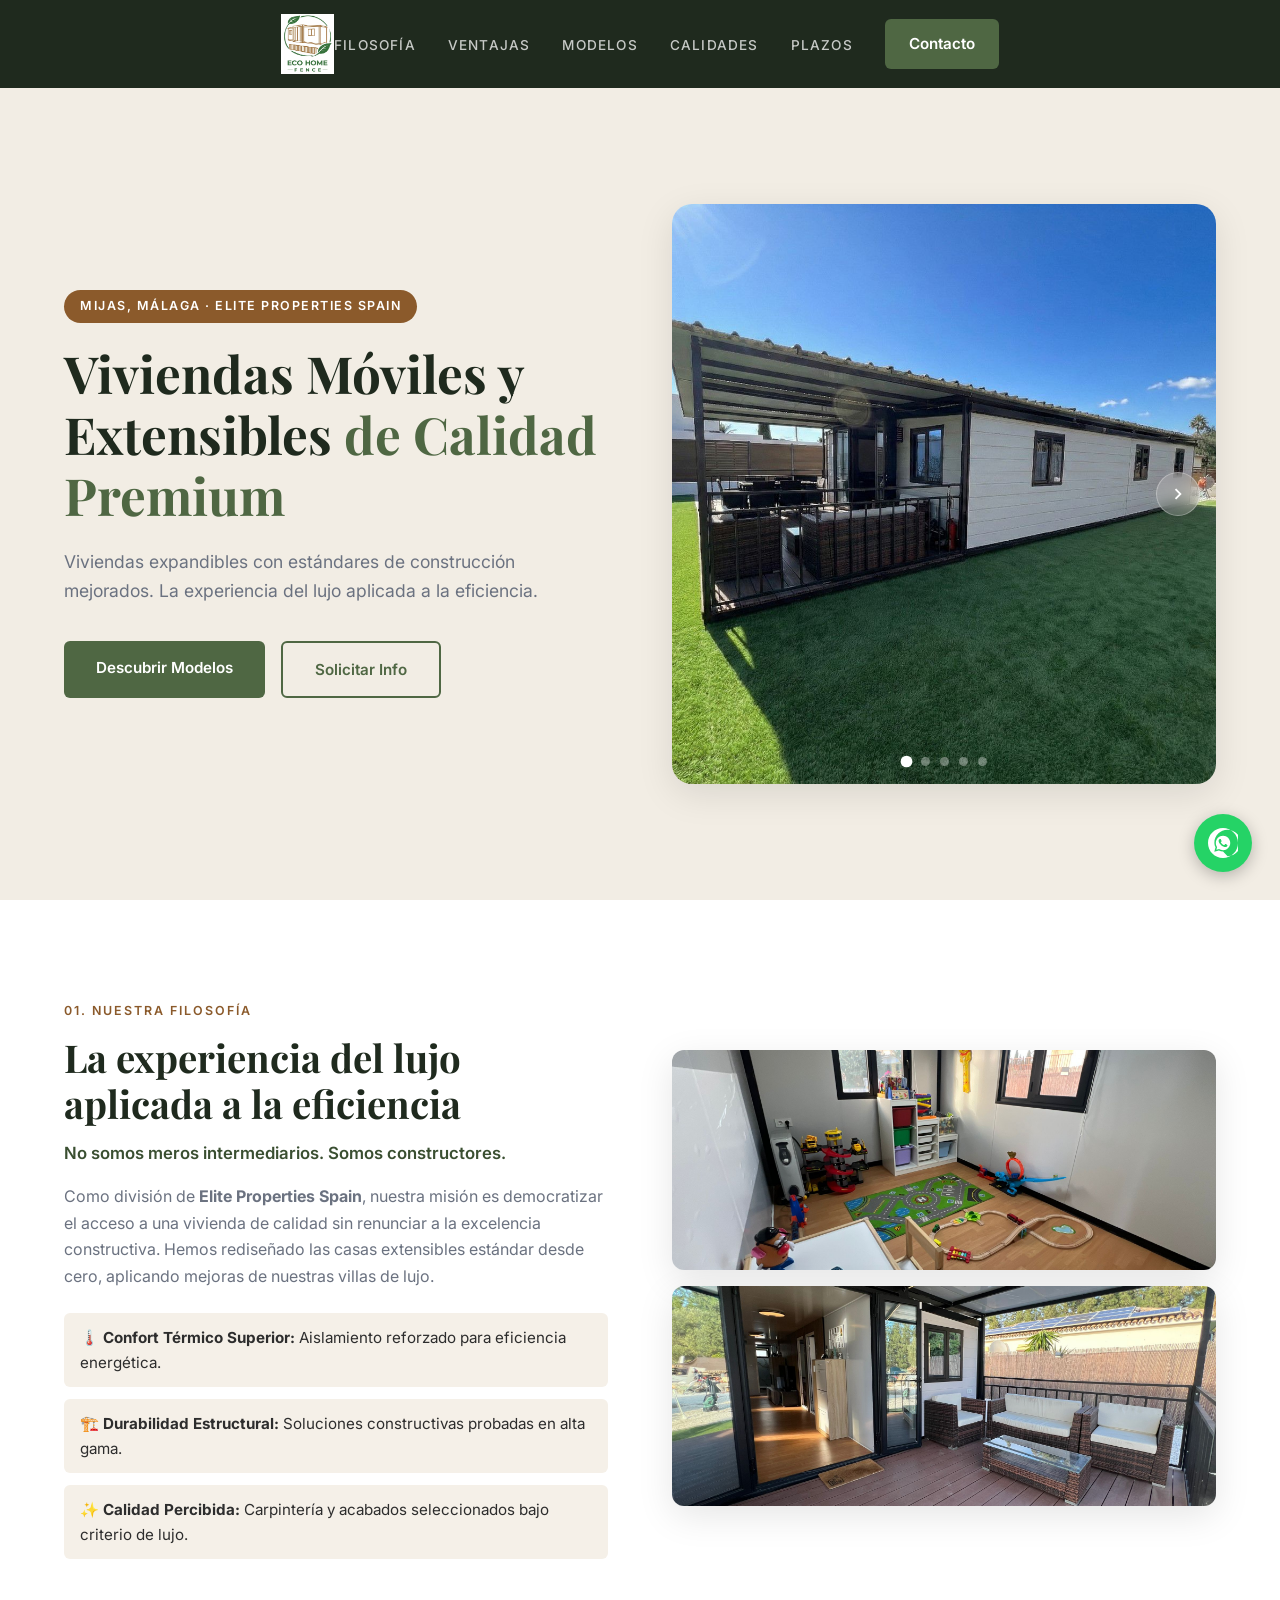
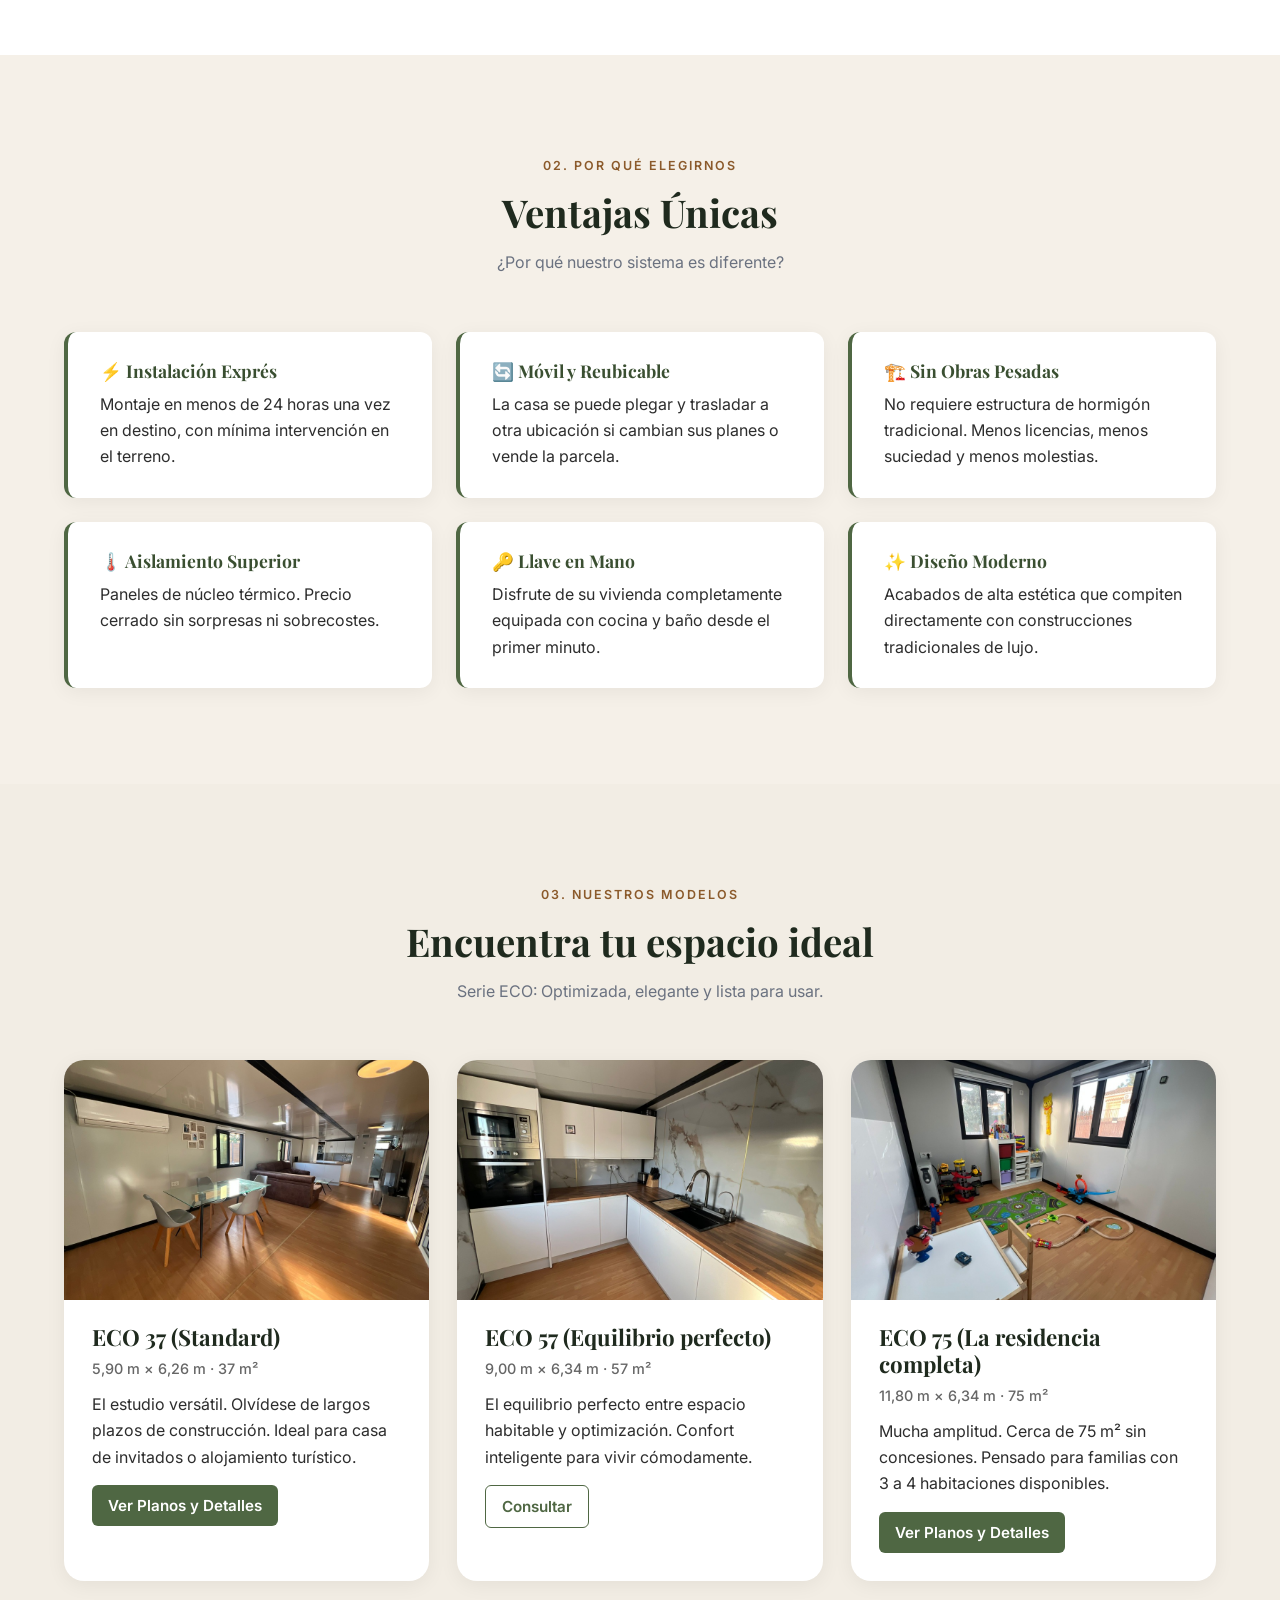
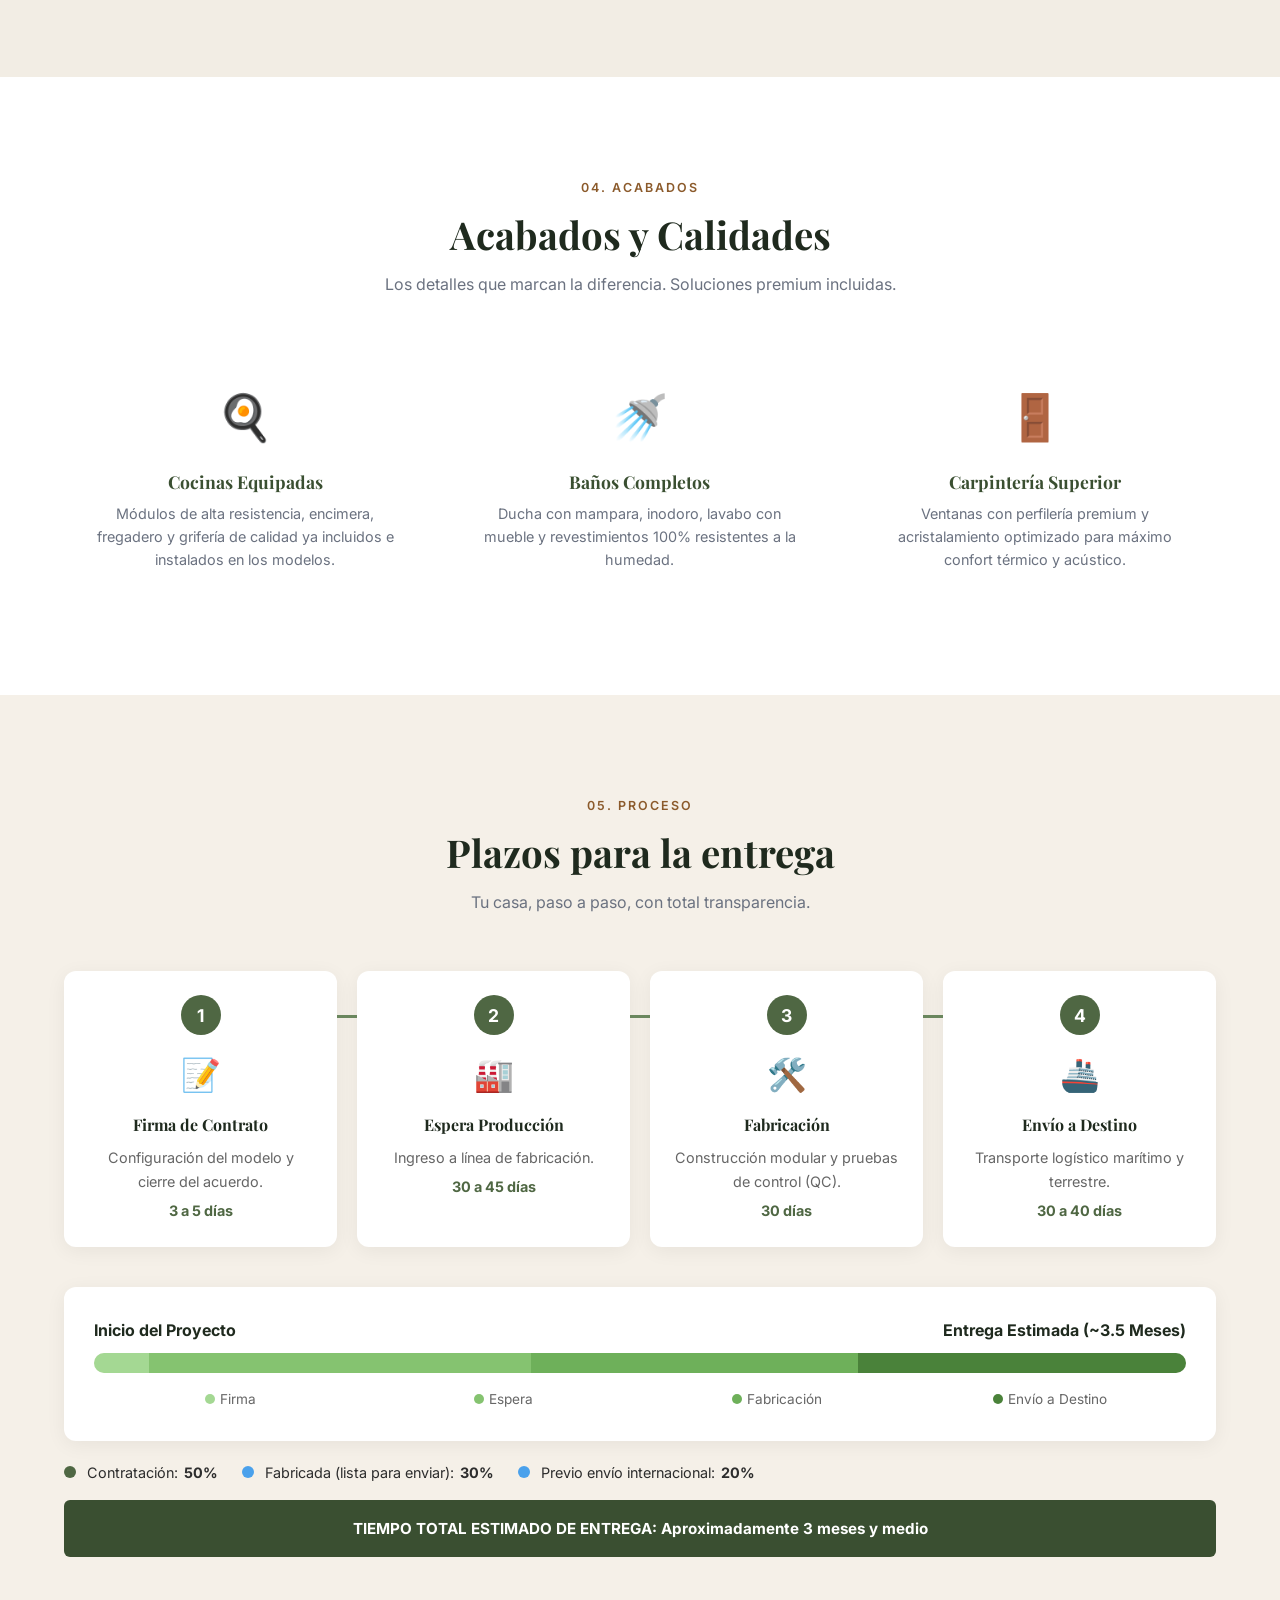
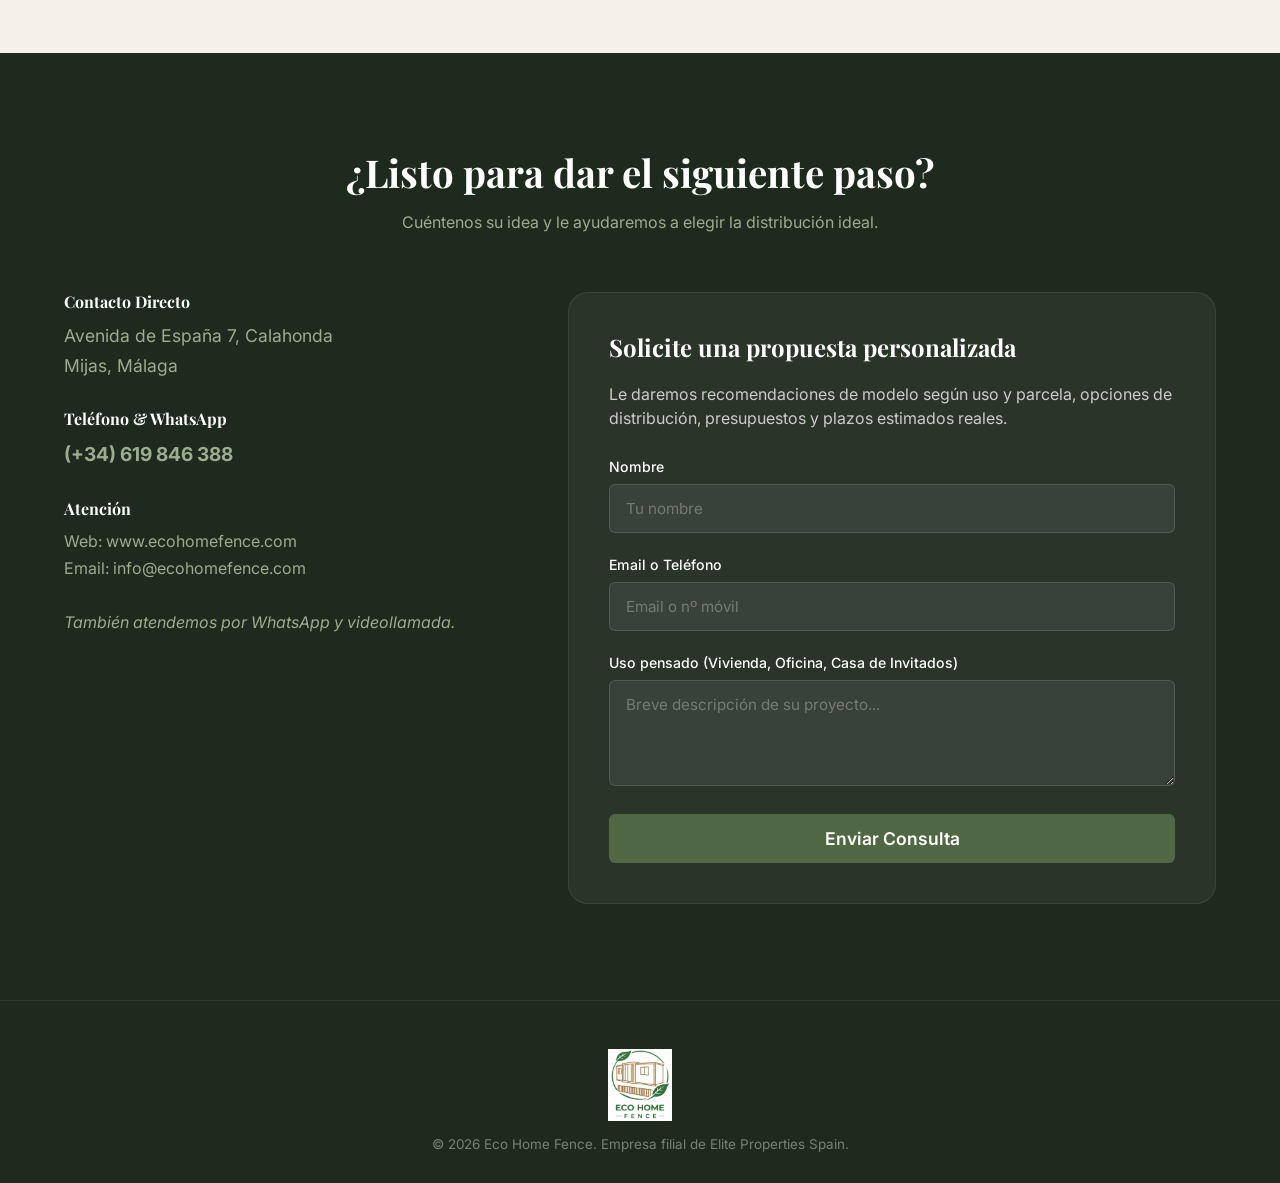
==== commit 31b69be0: "Rediseño design system: colores, tipografía Playfair Display, header oscuro" ====
--- a/index.html
+++ b/index.html
@@ -3,11 +3,11 @@
 <head>
     <meta charset="UTF-8">
     <meta name="viewport" content="width=device-width, initial-scale=1.0">
-    <title>Eco Home France | Viviendas Modulares Premium en Necochea</title>
-    <meta name="description" content="Venta de casas modulares premium importadas de China. Calidad arquitectonica lista para habitar en Necochea, Buenos Aires.">
+    <title>Eco Home Fence | Viviendas Modulares Premium</title>
+    <meta name="description" content="Viviendas modulares de calidad premium. Instalación en menos de 24 horas. Mijas, Málaga.">
     <link rel="preconnect" href="https://fonts.googleapis.com">
     <link rel="preconnect" href="https://fonts.gstatic.com" crossorigin>
-    <link href="https://fonts.googleapis.com/css2?family=Inter:wght@400;500;600&family=Montserrat:wght@700;800&display=swap" rel="stylesheet">
+    <link href="https://fonts.googleapis.com/css2?family=Inter:wght@400;500;600&family=Playfair+Display:wght@700;800&display=swap" rel="stylesheet">
     <link rel="stylesheet" href="styles.css">
 </head>
 <body>
@@ -16,7 +16,7 @@
     <header class="header">
         <div class="container">
             <nav class="nav">
-                <a href="#" class="logo">ECO<span>HOME</span></a>
+                <a href="#" class="logo"><img src="logo.png" alt="Eco Home Fence" class="logo__img"></a>
                 <ul class="nav__list">
                     <li><a href="#filosofia" class="nav__link">Filosofía</a></li>
                     <li><a href="#ventajas" class="nav__link">Ventajas</a></li>
@@ -34,12 +34,14 @@
         <div class="container">
             <div class="hero__content">
                 <div class="hero__text">
-                    <h1 class="hero__title" style="font-size: 3rem; line-height: 1.2;">VIVIENDAS MÓVILES Y EXTENSIBLES <br><span style="color: var(--primary);">DE CALIDAD PREMIUM</span></h1>
-                    <p class="hero__subtitle" style="margin-top: 15px;">
+                    <span class="hero__badge">Mijas, Málaga · Elite Properties Spain</span>
+                    <h1 class="hero__title">Viviendas Móviles y Extensibles <span>de Calidad Premium</span></h1>
+                    <p class="hero__subtitle">
                         Viviendas expandibles con estándares de construcción mejorados. La experiencia del lujo aplicada a la eficiencia.
                     </p>
-                    <div class="hero__actions" style="margin-top: 30px;">
+                    <div class="hero__actions">
                         <a href="#modelos" class="btn btn--primary">Descubrir Modelos</a>
+                        <a href="#contacto" class="btn btn--secondary">Solicitar Info</a>
                     </div>
                 </div>
                 <div class="hero__image-container">
@@ -85,63 +87,64 @@
     </section>
 
     <!-- 01 Filosofia -->
-    <section id="filosofia" class="about" style="background: #fff; padding: 80px 0;">
-        <div class="container">
-            <div class="contact-layout">
+    <section id="filosofia" style="background: var(--bg-white);">
+        <div class="container">
+            <div class="filosofia-layout">
                 <div>
-                    <h2 class="section-title">01. La experiencia del lujo aplicada a la eficiencia</h2>
-                    <p style="margin-bottom: 20px; font-size: 1.2rem; font-weight: 600; color: var(--primary-dark);">
+                    <span class="section-tag">01. Nuestra Filosofía</span>
+                    <h2 class="section-title">La experiencia del lujo aplicada a la eficiencia</h2>
+                    <p style="margin-bottom: 16px; font-size: 1.05rem; font-weight: 600; color: var(--primary-dark);">
                         No somos meros intermediarios. Somos constructores.
                     </p>
-                    <p style="margin-bottom: 20px;">
-                        Como división de <strong>Elite Properties Spain</strong>, nuestra misión es clara: democratizar el acceso a una vivienda de calidad sin renunciar a la excelencia constructiva. Hemos analizado la base de las casas extensibles estándar y la hemos rediseñado desde cero, aplicando mejoras de nuestras villas de lujo.
+                    <p style="margin-bottom: 20px; color: var(--text-muted);">
+                        Como división de <strong>Elite Properties Spain</strong>, nuestra misión es democratizar el acceso a una vivienda de calidad sin renunciar a la excelencia constructiva. Hemos rediseñado las casas extensibles estándar desde cero, aplicando mejoras de nuestras villas de lujo.
                     </p>
-                    <ul style="list-style-type: none; padding: 0;">
-                        <li style="margin-bottom: 12px;">🌡️ <strong>Confort Térmico Superior:</strong> Aislamiento reforzado para eficiencia energética.</li>
-                        <li style="margin-bottom: 12px;">🏗️ <strong>Durabilidad Estructural:</strong> Soluciones constructivas probadas en alta gama.</li>
+                    <ul class="filosofia-list">
+                        <li>🌡️ <strong>Confort Térmico Superior:</strong> Aislamiento reforzado para eficiencia energética.</li>
+                        <li>🏗️ <strong>Durabilidad Estructural:</strong> Soluciones constructivas probadas en alta gama.</li>
                         <li>✨ <strong>Calidad Percibida:</strong> Carpintería y acabados seleccionados bajo criterio de lujo.</li>
                     </ul>
                 </div>
-                <div class="hero__image-container" style="display: grid; grid-template-rows: 1fr 1fr; gap: 20px;">
-                    <img src="fotos recursos/3.jfif" alt="Vivienda Eco Elite Exterior" style="border-radius: 16px; width: 100%; height: 250px; object-fit: cover; box-shadow: var(--shadow-medium);">
-                    <img src="fotos recursos/2.jfif" alt="Vivienda Eco Elite Interior" style="border-radius: 16px; width: 100%; height: 250px; object-fit: cover; box-shadow: var(--shadow-medium);">
+                <div class="filosofia-images">
+                    <img src="fotos recursos/3.jfif" alt="Vivienda Eco Elite Exterior">
+                    <img src="fotos recursos/2.jfif" alt="Vivienda Eco Elite Interior">
                 </div>
             </div>
         </div>
     </section>
 
     <!-- 02 Ventajas -->
-    <section id="ventajas" class="about" style="background: var(--bg-gray); padding: 80px 0;">
+    <section id="ventajas" style="background: var(--bg-gray);">
         <div class="container">
             <div class="section-header">
-                <h2 class="section-title">02. Ventajas Únicas</h2>
+                <span class="section-tag">02. Por qué elegirnos</span>
+                <h2 class="section-title">Ventajas Únicas</h2>
                 <p class="section-subtitle">¿Por qué nuestro sistema es diferente?</p>
             </div>
-            
-            <div class="models__grid" style="margin-top: 40px;">
-                <div style="background: white; padding: 30px; border-radius: 12px; box-shadow: var(--shadow-soft);">
-                    <h3 style="margin-bottom: 15px; color: var(--primary-dark);">Instalación Exprés</h3>
+            <div class="ventajas-grid">
+                <div class="ventaja-card">
+                    <h3>⚡ Instalación Exprés</h3>
                     <p>Montaje en menos de 24 horas una vez en destino, con mínima intervención en el terreno.</p>
                 </div>
-                <div style="background: white; padding: 30px; border-radius: 12px; box-shadow: var(--shadow-soft);">
-                    <h3 style="margin-bottom: 15px; color: var(--primary-dark);">Móvil y Reubicable</h3>
+                <div class="ventaja-card">
+                    <h3>🔄 Móvil y Reubicable</h3>
                     <p>La casa se puede plegar y trasladar a otra ubicación si cambian sus planes o vende la parcela.</p>
                 </div>
-                <div style="background: white; padding: 30px; border-radius: 12px; box-shadow: var(--shadow-soft);">
-                    <h3 style="margin-bottom: 15px; color: var(--primary-dark);">Sin Obras Pesadas</h3>
+                <div class="ventaja-card">
+                    <h3>🏗️ Sin Obras Pesadas</h3>
                     <p>No requiere estructura de hormigón tradicional. Menos licencias, menos suciedad y menos molestias.</p>
                 </div>
-                <div style="background: white; padding: 30px; border-radius: 12px; box-shadow: var(--shadow-soft);">
-                    <h3 style="margin-bottom: 15px; color: var(--primary-dark);">Aislamiento y Costes</h3>
-                    <p>Aislamiento superior con paneles de núcleo térmico. Precio cerrado sin sorpresas ni sobrecostes.</p>
-                </div>
-                <div style="background: white; padding: 30px; border-radius: 12px; box-shadow: var(--shadow-soft);">
-                    <h3 style="margin-bottom: 15px; color: var(--primary-dark);">Llave en Mano</h3>
+                <div class="ventaja-card">
+                    <h3>🌡️ Aislamiento Superior</h3>
+                    <p>Paneles de núcleo térmico. Precio cerrado sin sorpresas ni sobrecostes.</p>
+                </div>
+                <div class="ventaja-card">
+                    <h3>🔑 Llave en Mano</h3>
                     <p>Disfrute de su vivienda completamente equipada con cocina y baño desde el primer minuto.</p>
                 </div>
-                <div style="background: white; padding: 30px; border-radius: 12px; box-shadow: var(--shadow-soft);">
-                    <h3 style="margin-bottom: 15px; color: var(--primary-dark);">Diseño Moderno</h3>
-                    <p>Acabados exteriores e interiores de alta estética que compiten directamente con construcciones tradicionales de lujo.</p>
+                <div class="ventaja-card">
+                    <h3>✨ Diseño Moderno</h3>
+                    <p>Acabados de alta estética que compiten directamente con construcciones tradicionales de lujo.</p>
                 </div>
             </div>
         </div>
@@ -151,6 +154,7 @@
     <section id="modelos" class="models">
         <div class="container">
             <div class="section-header">
+                <span class="section-tag">03. Nuestros Modelos</span>
                 <h2 class="section-title">Encuentra tu espacio ideal</h2>
                 <p class="section-subtitle">Serie ECO: Optimizada, elegante y lista para usar.</p>
             </div>
@@ -199,37 +203,38 @@
     </section>
 
     <!-- Acabados -->
-    <section id="calidades" class="about" style="background: #fff; padding: 80px 0;">
+    <section id="calidades" style="background: var(--bg-white);">
         <div class="container">
             <div class="section-header">
+                <span class="section-tag">04. Acabados</span>
                 <h2 class="section-title">Acabados y Calidades</h2>
                 <p class="section-subtitle">Los detalles que marcan la diferencia. Soluciones premium incluidas.</p>
             </div>
-            
-            <div class="models__grid" style="margin-top: 40px; grid-template-columns: repeat(auto-fit, minmax(250px, 1fr));">
-                <div style="text-align: center; padding: 20px;">
-                    <div style="font-size: 3rem; margin-bottom: 15px;">🍳</div>
-                    <h3 style="color: var(--primary-dark);">Cocinas Equipadas</h3>
-                    <p style="font-size: 0.9rem; margin-top: 10px; color: #555;">Módulos de alta resistencia, encimera, fregadero y grifería de calidad ya incluidos e instalados en los modelos.</p>
-                </div>
-                <div style="text-align: center; padding: 20px;">
-                    <div style="font-size: 3rem; margin-bottom: 15px;">🚿</div>
-                    <h3 style="color: var(--primary-dark);">Baños Completos</h3>
-                    <p style="font-size: 0.9rem; margin-top: 10px; color: #555;">Ducha con mampara, inodoro, lavabo con mueble y revestimientos 100% resistentes a la humedad, con ventilación e iluminación.</p>
-                </div>
-                <div style="text-align: center; padding: 20px;">
-                    <div style="font-size: 3rem; margin-bottom: 15px;">🚪</div>
-                    <h3 style="color: var(--primary-dark);">Carpintería Superior</h3>
-                    <p style="font-size: 0.9rem; margin-top: 10px; color: #555;">Ventanas con perfilería premium y acristalamiento optimizado para máximo confort térmico y acústico en toda la casa.</p>
+            <div class="features-grid">
+                <div class="feature-item">
+                    <div class="feature-item__icon">🍳</div>
+                    <h3>Cocinas Equipadas</h3>
+                    <p>Módulos de alta resistencia, encimera, fregadero y grifería de calidad ya incluidos e instalados en los modelos.</p>
+                </div>
+                <div class="feature-item">
+                    <div class="feature-item__icon">🚿</div>
+                    <h3>Baños Completos</h3>
+                    <p>Ducha con mampara, inodoro, lavabo con mueble y revestimientos 100% resistentes a la humedad.</p>
+                </div>
+                <div class="feature-item">
+                    <div class="feature-item__icon">🚪</div>
+                    <h3>Carpintería Superior</h3>
+                    <p>Ventanas con perfilería premium y acristalamiento optimizado para máximo confort térmico y acústico.</p>
                 </div>
             </div>
         </div>
     </section>
 
     <!-- Plazos -->
-    <section id="plazos" class="about" style="background: var(--bg-gray); padding: 80px 0;">
+    <section id="plazos" style="background: var(--bg-gray);">
         <div class="container">
             <div class="section-header">
+                <span class="section-tag">05. Proceso</span>
                 <h2 class="section-title">Plazos para la entrega</h2>
                 <p class="section-subtitle">Tu casa, paso a paso, con total transparencia.</p>
             </div>
@@ -342,7 +347,7 @@
     <!-- Footer -->
     <footer class="footer">
         <div class="container">
-            <p class="footer__logo">ECO<span>HOME</span></p>
+            <p class="footer__logo"><img src="logo.png" alt="Eco Home Fence" class="footer__logo-img"></p>
             <p class="footer__copy">&copy; 2026 Eco Home Fence. Empresa filial de Elite Properties Spain.</p>
         </div>
     </footer>
--- a/styles.css
+++ b/styles.css
@@ -1,4 +1,299 @@
-/* CSS para el Timeline tipo Mapa */
+:root {
+  /* === ECO HOME FENCE DESIGN SYSTEM === */
+  --primary:        #4F6743;
+  --primary-light:  #6d8a60;
+  --primary-dark:   #3a4f31;
+  --dark:           #1F2A1E;
+  --accent:         #8B5A2B;
+  --accent-light:   #a87040;
+
+  --bg-neutral:     #F2EDE4;
+  --bg-white:       #ffffff;
+  --bg-gray:        #f5f0e8;
+
+  --text-main:      #2d2d2d;
+  --text-muted:     #6b7280;
+  --text-white:     #ffffff;
+
+  --font-heading:   'Playfair Display', Georgia, serif;
+  --font-body:      'Inter', sans-serif;
+
+  --radius-sm:      6px;
+  --radius-md:      12px;
+  --radius-lg:      20px;
+  --spacing-section: 96px;
+
+  --shadow-soft:    0 4px 20px rgba(0,0,0,0.06);
+  --shadow-medium:  0 10px 36px rgba(0,0,0,0.1);
+  --transition:     all 0.35s cubic-bezier(0.4, 0, 0.2, 1);
+}
+
+*, *::before, *::after { margin: 0; padding: 0; box-sizing: border-box; }
+html { scroll-behavior: smooth; }
+
+body {
+  font-family: var(--font-body);
+  background-color: var(--bg-neutral);
+  color: var(--text-main);
+  line-height: 1.65;
+  overflow-x: hidden;
+  padding-top: 88px;
+}
+
+h1, h2, h3, h4 {
+  font-family: var(--font-heading);
+  color: var(--dark);
+  font-weight: 700;
+  line-height: 1.2;
+}
+
+a { text-decoration: none; color: inherit; transition: var(--transition); }
+ul { list-style: none; }
+img { max-width: 100%; display: block; }
+
+.container {
+  max-width: 1200px;
+  margin: 0 auto;
+  padding: 0 24px;
+}
+
+/* HEADER */
+.header {
+  height: 88px;
+  display: flex;
+  align-items: center;
+  position: fixed;
+  top: 0;
+  width: 100%;
+  background: var(--dark);
+  z-index: 1000;
+  transition: var(--transition);
+}
+
+.header--scrolled {
+  height: 68px;
+  box-shadow: 0 4px 20px rgba(0,0,0,0.25);
+}
+
+.nav {
+  width: 100%;
+  display: flex;
+  justify-content: space-between;
+  align-items: center;
+}
+
+.logo { display: flex; align-items: center; }
+
+.logo__img {
+  height: 60px;
+  width: auto;
+  object-fit: contain;
+  transition: var(--transition);
+}
+
+.header--scrolled .logo__img { height: 48px; }
+
+.footer__logo-img {
+  height: 72px;
+  width: auto;
+  object-fit: contain;
+  margin: 0 auto;
+}
+
+.nav__list { display: flex; gap: 32px; margin-right: 32px; }
+
+.nav__link {
+  font-size: 0.85rem;
+  font-weight: 500;
+  text-transform: uppercase;
+  letter-spacing: 1.2px;
+  color: rgba(255,255,255,0.75);
+}
+
+.nav__link:hover { color: #ffffff; }
+
+/* BUTTONS */
+.btn {
+  display: inline-block;
+  padding: 14px 32px;
+  border-radius: var(--radius-sm);
+  font-weight: 600;
+  font-family: var(--font-body);
+  font-size: 0.95rem;
+  cursor: pointer;
+  border: none;
+  transition: var(--transition);
+}
+
+.btn--primary { background-color: var(--primary); color: #ffffff; }
+.btn--primary:hover {
+  background-color: var(--primary-dark);
+  transform: translateY(-3px);
+  box-shadow: 0 8px 24px rgba(79,103,67,0.35);
+}
+
+.btn--secondary { background: transparent; color: var(--primary); border: 2px solid var(--primary); }
+.btn--secondary:hover { background: var(--primary); color: #ffffff; transform: translateY(-3px); }
+
+.btn--accent { background-color: var(--accent); color: #ffffff; }
+.btn--accent:hover {
+  background-color: var(--accent-light);
+  transform: translateY(-3px);
+  box-shadow: 0 8px 24px rgba(139,90,43,0.35);
+}
+
+/* HERO */
+.hero {
+  min-height: calc(100vh - 88px);
+  display: flex;
+  align-items: center;
+  padding: 40px 0;
+  background-color: var(--bg-neutral);
+}
+
+.hero__content {
+  display: grid;
+  grid-template-columns: 1fr 1fr;
+  align-items: center;
+  gap: 64px;
+}
+
+.hero__badge {
+  display: inline-block;
+  background: var(--accent);
+  color: #fff;
+  font-size: 0.78rem;
+  font-weight: 600;
+  letter-spacing: 1.5px;
+  text-transform: uppercase;
+  padding: 6px 16px;
+  border-radius: 100px;
+  margin-bottom: 20px;
+}
+
+.hero__title { font-size: 3.2rem; margin-bottom: 20px; color: var(--dark); }
+.hero__title span { color: var(--primary); }
+.hero__subtitle { font-size: 1.1rem; color: var(--text-muted); margin-bottom: 36px; max-width: 480px; }
+.hero__actions { display: flex; gap: 16px; flex-wrap: wrap; }
+.hero__image-container { position: relative; }
+
+.hero__image {
+  border-radius: var(--radius-lg);
+  box-shadow: var(--shadow-medium);
+  width: 100%;
+  height: 580px;
+  object-fit: cover;
+}
+
+/* SECTIONS */
+section { padding: var(--spacing-section) 0; }
+
+.section-header {
+  text-align: center;
+  max-width: 680px;
+  margin: 0 auto 56px;
+}
+
+.section-tag {
+  display: inline-block;
+  font-size: 0.78rem;
+  font-weight: 600;
+  letter-spacing: 2px;
+  text-transform: uppercase;
+  color: var(--accent);
+  margin-bottom: 12px;
+}
+
+.section-title { font-size: 2.4rem; margin-bottom: 14px; color: var(--dark); }
+.section-subtitle { color: var(--text-muted); font-size: 1rem; }
+
+/* MODEL CARDS */
+.models__grid {
+  display: grid;
+  grid-template-columns: repeat(auto-fit, minmax(340px, 1fr));
+  gap: 28px;
+}
+
+.model-card {
+  background: var(--bg-white);
+  border-radius: var(--radius-lg);
+  overflow: hidden;
+  transition: var(--transition);
+  box-shadow: var(--shadow-soft);
+}
+
+.model-card:hover { transform: translateY(-8px); box-shadow: var(--shadow-medium); }
+.model-card__img { width: 100%; height: 240px; object-fit: cover; }
+
+.model-card__badge {
+  display: inline-block;
+  background: var(--primary);
+  color: #fff;
+  font-size: 0.72rem;
+  font-weight: 600;
+  letter-spacing: 1.2px;
+  text-transform: uppercase;
+  padding: 4px 12px;
+  border-radius: 100px;
+  margin-bottom: 10px;
+}
+
+.model-card__content { padding: 24px 28px 28px; }
+.model-card__title { font-size: 1.4rem; margin-bottom: 6px; }
+.model-card__specs { font-size: 0.88rem; color: var(--text-muted); margin-bottom: 12px; font-weight: 500; }
+
+/* VENTAJAS */
+.ventajas-grid {
+  display: grid;
+  grid-template-columns: repeat(auto-fit, minmax(300px, 1fr));
+  gap: 24px;
+}
+
+.ventaja-card {
+  background: var(--bg-white);
+  padding: 28px 32px;
+  border-radius: var(--radius-md);
+  box-shadow: var(--shadow-soft);
+  border-left: 4px solid var(--primary);
+  transition: var(--transition);
+}
+
+.ventaja-card:hover { box-shadow: var(--shadow-medium); transform: translateY(-4px); }
+.ventaja-card h3 { margin-bottom: 10px; color: var(--primary-dark); font-size: 1.1rem; }
+
+/* FEATURES */
+.features-grid {
+  display: grid;
+  grid-template-columns: repeat(auto-fit, minmax(240px, 1fr));
+  gap: 32px;
+}
+
+.feature-item { text-align: center; padding: 28px 20px; }
+.feature-item__icon { font-size: 2.8rem; margin-bottom: 16px; }
+.feature-item h3 { color: var(--primary-dark); font-size: 1.1rem; margin-bottom: 10px; }
+.feature-item p { font-size: 0.9rem; color: var(--text-muted); line-height: 1.6; }
+
+/* FILOSOFIA */
+.filosofia-layout {
+  display: grid;
+  grid-template-columns: 1fr 1fr;
+  gap: 64px;
+  align-items: center;
+}
+
+.filosofia-images { display: grid; grid-template-rows: 1fr 1fr; gap: 16px; }
+.filosofia-images img {
+  border-radius: var(--radius-md);
+  width: 100%;
+  height: 220px;
+  object-fit: cover;
+  box-shadow: var(--shadow-medium);
+}
+
+.filosofia-list { margin-top: 24px; display: flex; flex-direction: column; gap: 12px; }
+.filosofia-list li { padding: 12px 16px; background: var(--bg-gray); border-radius: var(--radius-sm); font-size: 0.95rem; }
+
+/* TIMELINE */
 .timeline {
   display: flex;
   flex-direction: column;
@@ -8,16 +303,11 @@
 }
 
 @media(min-width: 768px) {
-  .timeline {
-    flex-direction: row;
-    justify-content: space-between;
-  }
-  
-  /* Linea conectora del mapa */
+  .timeline { flex-direction: row; justify-content: space-between; }
   .timeline::before {
     content: '';
     position: absolute;
-    top: 44px; /* Centro del circulo (padding 24px + radio 20px) */
+    top: 44px;
     left: 10%;
     right: 10%;
     height: 3px;
@@ -27,7 +317,7 @@
 }
 
 .timeline-step {
-  background: white;
+  background: var(--bg-white);
   padding: 24px;
   border-radius: var(--radius-md);
   box-shadow: var(--shadow-soft);
@@ -47,506 +337,221 @@
   align-items: center;
   justify-content: center;
   font-weight: bold;
-  font-size: 1.2rem;
-  margin: 0 auto 15px auto;
-  box-shadow: 0 0 0 5px white; /* Para "cortar" la linea detrás del círculo */
-}
-
-:root {
-  /* Paleta de Colores Premium - Eco Home Fence */
-  --primary: #85c370; /* Verde vibrante del brochure */
-  --primary-light: #a4d893;
-  --primary-dark: #6eb05a;
-  --secondary: #d1d5db;
-  
-  --dark: #1a1a1a;
-  --dark-light: #2d2d2d;
-  
-  --bg-creme: #f9f9f7; /* Background principal */
-  --bg-white: #ffffff;
-  --bg-gray: #f3f4f6;
-  
-  --text-main: #374151;
-  --text-muted: #6b7280;
-  --text-white: #ffffff;
-  
-  /* Tipografia */
-  --font-family-title: 'Montserrat', sans-serif;
-  --font-family-body: 'Inter', sans-serif;
-  
-  /* Espaciado y Radio */
-  --radius-sm: 4px;
-  --radius-md: 8px;
-  --radius-lg: 16px;
-  --radius-xl: 24px;
-  
-  --spacing-base: 8px;
-  --spacing-section: 100px;
-  
-  /* Sombras */
-  --shadow-soft: 0 4px 20px rgba(0, 0, 0, 0.05);
-  --shadow-medium: 0 10px 30px rgba(0, 0, 0, 0.08);
-  
-  /* Transiciones */
-  --transition: all 0.4s cubic-bezier(0.4, 0, 0.2, 1);
-}
-
-/* Reset & Bases */
-* {
-  margin: 0;
-  padding: 0;
-  box-sizing: border-box;
-}
-
-html {
-  scroll-behavior: smooth;
-}
-
-body {
-  font-family: var(--font-family-body);
-  background-color: var(--bg-creme);
-  color: var(--text-main);
-  line-height: 1.6;
-  overflow-x: hidden;
-  padding-top: 90px; /* Offset for fixed header */
-}
-
-h1, h2, h3, h4 {
-  font-family: var(--font-family-title);
-  color: var(--dark);
+  font-size: 1.1rem;
+  margin: 0 auto 14px auto;
+  box-shadow: 0 0 0 5px var(--bg-white);
+}
+
+.timeline-step__title { font-family: var(--font-heading); font-weight: 700; font-size: 1rem; margin-bottom: 8px; color: var(--dark); }
+.timeline-step p { font-size: 0.88rem; color: var(--text-muted); }
+.timeline-step .time-badge { color: var(--primary); font-weight: 700; display: block; margin-top: 6px; }
+
+/* PROGRESS */
+.progress-container {
+  margin-top: 40px;
+  background: var(--bg-white);
+  padding: 28px 32px;
+  border-radius: var(--radius-md);
+  box-shadow: var(--shadow-soft);
+}
+
+.progress-labels { display: flex; justify-content: space-between; margin-bottom: 10px; font-weight: 700; color: var(--dark); font-size: 0.9rem; }
+
+.progress-bar {
+  width: 100%;
+  height: 16px;
+  background: var(--bg-gray);
+  border-radius: 10px;
+  overflow: hidden;
+  display: flex;
+}
+
+.progress-bar__seg { height: 100%; }
+
+.progress-legend { display: flex; justify-content: space-between; margin-top: 14px; font-size: 0.82rem; color: var(--text-muted); }
+.progress-legend span { display: flex; align-items: center; gap: 5px; }
+.dot { display: inline-block; width: 10px; height: 10px; border-radius: 50%; }
+
+.timeline-payment { display: flex; gap: 24px; margin-top: 20px; font-size: 0.9rem; flex-wrap: wrap; }
+.timeline-payment div { display: flex; align-items: center; gap: 6px; }
+
+.timeline-total {
+  margin-top: 16px;
+  background: var(--primary);
+  color: white;
+  padding: 16px 24px;
+  border-radius: var(--radius-sm);
   font-weight: 700;
-  line-height: 1.2;
-}
-
-a {
-  text-decoration: none;
-  color: inherit;
-  transition: var(--transition);
-}
-
-ul {
-  list-style: none;
-}
-
-img {
-  max-width: 100%;
-  display: block;
-}
-
-.container {
-  max-width: 1200px;
-  margin: 0 auto;
-  padding: 0 24px;
-}
-
-/* Header */
-.header {
-  height: 90px;
-  display: flex;
-  align-items: center;
-  position: fixed;
-  top: 0;
-  width: 100%;
-  background: rgba(249, 249, 247, 0.9);
-  backdrop-filter: blur(10px);
-  z-index: 1000;
-  transition: var(--transition);
-  border-bottom: 1px solid rgba(0, 0, 0, 0.05);
-}
-
-.header--scrolled {
-  height: 70px;
-  box-shadow: var(--shadow-soft);
-}
-
-.nav {
-  width: 100%;
-  display: flex;
-  justify-content: space-between;
-  align-items: center;
-}
-
-.logo {
-  font-size: 1.5rem;
-  font-weight: 800;
-  letter-spacing: -0.5px;
-  color: var(--dark);
-  margin-right: 60px;
-}
-
-.logo span {
-  color: var(--primary);
-}
-
-.nav__list {
-  display: flex;
-  gap: 30px;
-  margin-right: 30px;
-}
-
-.nav__link {
-  font-size: 0.9rem;
-  font-weight: 500;
-  text-transform: uppercase;
-  letter-spacing: 1px;
-}
-
-.nav__link:hover {
-  color: var(--primary);
-}
-
-/* Hero Section */
-.hero {
-  min-height: calc(100vh - 90px);
-  display: flex;
-  align-items: center;
-  padding-top: 20px;
-  padding-bottom: 40px;
-  position: relative;
-  overflow: hidden;
-}
-
-.hero__content {
-  display: grid;
-  grid-template-columns: 1fr 1fr;
-  align-items: center;
-  gap: 60px;
-}
-
-.hero__title {
-  font-size: 4rem;
-  margin-bottom: 24px;
-}
-
-.hero__subtitle {
-  font-size: 1.2rem;
-  color: var(--text-muted);
-  margin-bottom: 40px;
-}
-
-.btn {
-  display: inline-block;
-  padding: 18px 36px;
-  border-radius: var(--radius-sm);
-  font-weight: 600;
-  letter-spacing: 0.5px;
-  cursor: pointer;
-  border: none;
-  font-size: 1rem;
-}
-
-.btn--primary {
-  background-color: var(--primary);
-  color: white;
-}
-
-.btn--primary:hover {
-  background-color: var(--primary-dark);
-  transform: translateY(-5px);
-  box-shadow: 0 10px 20px rgba(122, 141, 110, 0.3);
-}
-
-.hero__image-container {
-  position: relative;
-}
-
-.hero__image {
-  border-radius: var(--radius-lg);
-  box-shadow: var(--shadow-medium);
-  width: 100%;
-  height: 600px;
-  object-fit: cover;
-}
-
-/* Sections General */
-section {
-  padding: var(--spacing-section) 0;
-}
-
-.section-header {
+  font-size: 0.95rem;
   text-align: center;
-  max-width: 700px;
-  margin: 0 auto 60px;
-}
-
-.section-title {
-  font-size: 2.5rem;
-  margin-bottom: 16px;
-}
-
-.section-subtitle {
-  color: var(--text-muted);
-}
-
-/* Models Grid */
-.models__grid {
-  display: grid;
-  grid-template-columns: repeat(auto-fit, minmax(350px, 1fr));
-  gap: 32px;
-}
-
-.model-card {
+}
+
+/* MODEL DETAILS */
+.model-details-grid {
   background: var(--bg-white);
   border-radius: var(--radius-lg);
   overflow: hidden;
-  transition: var(--transition);
-  box-shadow: var(--shadow-soft);
-}
-
-.model-card:hover {
-  transform: translateY(-10px);
   box-shadow: var(--shadow-medium);
-}
-
-.model-card__img {
-  width: 100%;
-  height: 250px;
-  object-fit: cover;
-}
-
-.model-card__content {
-  padding: 24px;
-}
-
-.model-card__title {
-  font-size: 1.5rem;
-  margin-bottom: 8px;
-}
-
-.model-card__specs {
-  display: flex;
-  gap: 16px;
-  margin-bottom: 16px;
-  font-size: 0.9rem;
-  color: var(--text-muted);
-}
-
-/* Contact Section */
-.contact {
-  background-color: var(--dark);
-  color: white;
-}
-
-.contact .section-title {
-  color: white;
-}
-
-.contact-layout {
   display: grid;
-  grid-template-columns: 1fr 1.5fr;
-  gap: 80px;
-}
-
-.contact-info__item {
-  margin-bottom: 32px;
-}
-
-.contact-info__icon {
-  color: var(--primary-light);
-  font-size: 1.5rem;
-  margin-bottom: 8px;
-}
+  grid-template-columns: 1fr 1fr;
+  align-items: start;
+}
+
+.model-details-image { height: 100%; }
+.model-details-image img { width: 100%; height: 100%; object-fit: cover; }
+.model-details-content { padding: 48px; }
+
+/* CONTACT */
+.contact { background-color: var(--dark); color: white; }
+.contact .section-title { color: white; }
+.contact .section-subtitle { color: rgba(255,255,255,0.6); }
+
+.contact-layout { display: grid; grid-template-columns: 1fr 1.5fr; gap: 72px; }
+.contact-info__item { margin-bottom: 28px; }
+.contact-info__item h3 { color: white; margin-bottom: 8px; font-size: 1rem; }
+.contact-info__item p { color: rgba(255,255,255,0.6); font-size: 1rem; line-height: 1.7; }
 
 .contact-form {
-  background: var(--dark-light);
+  background: rgba(255,255,255,0.05);
   padding: 40px;
   border-radius: var(--radius-lg);
-}
-
-.form-group {
-  margin-bottom: 24px;
-}
-
-.form-label {
-  display: block;
-  margin-bottom: 8px;
-  font-size: 0.9rem;
-  font-weight: 500;
-}
+  border: 1px solid rgba(255,255,255,0.08);
+}
+
+.contact-form h3 { color: white; margin-bottom: 8px; font-size: 1.4rem; }
+.contact-form > p { color: rgba(255,255,255,0.55); margin-bottom: 28px; font-size: 0.95rem; }
+
+.form-group { margin-bottom: 20px; }
+.form-label { display: block; margin-bottom: 6px; font-size: 0.88rem; font-weight: 500; color: rgba(255,255,255,0.8); }
 
 .form-input, .form-textarea {
   width: 100%;
-  background: rgba(255, 255, 255, 0.05);
-  border: 1px solid rgba(255, 255, 255, 0.1);
-  padding: 16px;
+  background: rgba(255,255,255,0.07);
+  border: 1px solid rgba(255,255,255,0.12);
+  padding: 14px 16px;
   color: white;
   border-radius: var(--radius-sm);
-  font-family: inherit;
-}
-
-.form-input:focus, .form-textarea:focus {
-  outline: none;
-  border-color: var(--primary);
-}
-
-/* Footer */
+  font-family: var(--font-body);
+  font-size: 0.95rem;
+  transition: var(--transition);
+}
+
+.form-input::placeholder, .form-textarea::placeholder { color: rgba(255,255,255,0.3); }
+.form-input:focus, .form-textarea:focus { outline: none; border-color: var(--primary-light); background: rgba(255,255,255,0.1); }
+
+/* FOOTER */
 .footer {
-  padding: 60px 0 30px;
-  border-top: 1px solid rgba(0, 0, 0, 0.05);
+  background: var(--dark);
+  padding: 48px 0 28px;
+  border-top: 1px solid rgba(255,255,255,0.06);
   text-align: center;
 }
 
-.footer__logo {
-  font-size: 1.5rem;
-  font-weight: 800;
-  margin-bottom: 16px;
-}
-
-.footer__copy {
-  font-size: 0.85rem;
-  color: var(--text-muted);
-}
-
-/* Floating WhatsApp */
+.footer__copy { font-size: 0.84rem; color: rgba(255,255,255,0.4); margin-top: 12px; }
+
+/* WHATSAPP FLOAT */
 .whatsapp-float {
   position: fixed;
-  bottom: 30px;
-  right: 30px;
+  bottom: 28px;
+  right: 28px;
   background-color: #25d366;
-  width: 60px;
-  height: 60px;
+  width: 58px;
+  height: 58px;
   border-radius: 50%;
   display: flex;
   align-items: center;
   justify-content: center;
   color: white;
-  font-size: 2rem;
-  box-shadow: 0 4px 15px rgba(0,0,0,0.2);
+  box-shadow: 0 4px 16px rgba(0,0,0,0.25);
   z-index: 1000;
-  animation: float 3s ease-in-out infinite;
-}
-
-@keyframes float {
-  0% { transform: translateY(0); }
-  50% { transform: translateY(-10px); }
+  animation: floatBtn 3s ease-in-out infinite;
+}
+
+@keyframes floatBtn {
+  0%   { transform: translateY(0); }
+  50%  { transform: translateY(-8px); }
   100% { transform: translateY(0); }
 }
 
-/* Responsive */
-@media (max-width: 968px) {
-  .hero__content {
-    grid-template-columns: 1fr;
-    text-align: center;
-  }
-  
-  .hero__title {
-    font-size: 3rem;
-  }
-  
-  .contact-layout {
-    grid-template-columns: 1fr;
-  }
-  
-  .nav__list {
-    display: none;
-  }
-}
-
-/* ==========================================
-   CAROUSEL SYSTEM
-   ========================================== */
+/* CAROUSEL */
 .carousel {
   position: relative;
-  height: 600px;
-  width: 100%;
-  margin: 0 auto;
+  height: 580px;
+  width: 100%;
   overflow: hidden;
   border-radius: var(--radius-lg);
   box-shadow: var(--shadow-medium);
 }
 
-.carousel__image {
-  width: 100%;
-  height: 100%;
-  object-fit: cover;
-}
-
-.carousel__track-container {
-  height: 100%;
-  position: relative;
-}
+.carousel__image { width: 100%; height: 100%; object-fit: cover; }
+.carousel__track-container { height: 100%; position: relative; }
 
 .carousel__track {
-  padding: 0;
-  margin: 0;
-  list-style: none;
-  height: 100%;
-  position: relative;
+  padding: 0; margin: 0; list-style: none;
+  height: 100%; position: relative;
   transition: transform 500ms ease-in;
 }
 
 .carousel__slide {
-  position: absolute;
-  top: 0;
-  bottom: 0;
-  width: 100%;
-  display: flex;
-  align-items: center;
-  justify-content: center;
+  position: absolute; top: 0; bottom: 0; width: 100%;
+  display: flex; align-items: center; justify-content: center;
 }
 
 .carousel__button {
   position: absolute;
   top: 50%;
   transform: translateY(-50%);
-  background: rgba(255, 255, 255, 0.2);
-  backdrop-filter: blur(10px);
-  border: 1px solid rgba(255, 255, 255, 0.3);
-  width: 44px;
-  height: 44px;
+  background: rgba(255,255,255,0.18);
+  backdrop-filter: blur(8px);
+  border: 1px solid rgba(255,255,255,0.3);
+  width: 44px; height: 44px;
   border-radius: 50%;
   cursor: pointer;
   z-index: 10;
-  display: flex;
-  align-items: center;
-  justify-content: center;
-  transition: var(--transition);
-}
-
-.carousel__button svg {
-  width: 24px;
-  height: 24px;
-  fill: var(--dark);
-}
-
-.carousel__button:hover {
-  background: rgba(255, 255, 255, 0.4);
-}
-
-.carousel__button--left { left: 20px; }
-.carousel__button--right { right: 20px; }
+  display: flex; align-items: center; justify-content: center;
+  transition: var(--transition);
+}
+
+.carousel__button svg { width: 22px; height: 22px; fill: white; }
+.carousel__button:hover { background: rgba(255,255,255,0.35); }
+.carousel__button--left  { left: 16px; }
+.carousel__button--right { right: 16px; }
 
 .carousel__nav {
-  display: flex;
-  justify-content: center;
-  padding: 10px 0;
-  position: absolute;
-  bottom: 20px;
-  width: 100%;
-  z-index: 10;
-  gap: 12px;
+  display: flex; justify-content: center;
+  position: absolute; bottom: 18px; width: 100%;
+  z-index: 10; gap: 10px;
 }
 
 .carousel__indicator {
-  border: 0;
-  border-radius: 50%;
-  width: 10px;
-  height: 10px;
-  background: rgba(255, 255, 255, 0.3);
-  margin: 0 5px;
-  cursor: pointer;
-  transition: var(--transition);
-}
-
-.carousel__indicator.current-slide {
-  background: var(--bg-white);
-  transform: scale(1.2);
-}
-
+  border: 0; border-radius: 50%;
+  width: 9px; height: 9px;
+  background: rgba(255,255,255,0.35);
+  cursor: pointer; transition: var(--transition);
+}
+
+.carousel__indicator.current-slide { background: white; transform: scale(1.3); }
 .is-hidden { display: none; }
 
-@media (max-width: 768px) {
-  .carousel {
-    height: 400px;
-  }
-}
+/* RESPONSIVE */
+@media (max-width: 968px) {
+  .hero__content { grid-template-columns: 1fr; text-align: center; }
+  .hero__title { font-size: 2.4rem; }
+  .hero__subtitle { max-width: 100%; }
+  .hero__actions { justify-content: center; }
+  .filosofia-layout { grid-template-columns: 1fr; }
+  .contact-layout { grid-template-columns: 1fr; gap: 40px; }
+  .model-details-grid { grid-template-columns: 1fr; }
+  .model-details-image { height: 300px; }
+  .model-details-content { padding: 28px; }
+  .nav__list { display: none; }
+  .carousel { height: 380px; }
+  .section-title { font-size: 1.9rem; }
+}
+
+@media (max-width: 600px) {
+  .models__grid { grid-template-columns: 1fr; }
+  .hero__title { font-size: 2rem; }
+  .timeline { flex-direction: column; }
+  .progress-legend { flex-direction: column; gap: 6px; }
+}
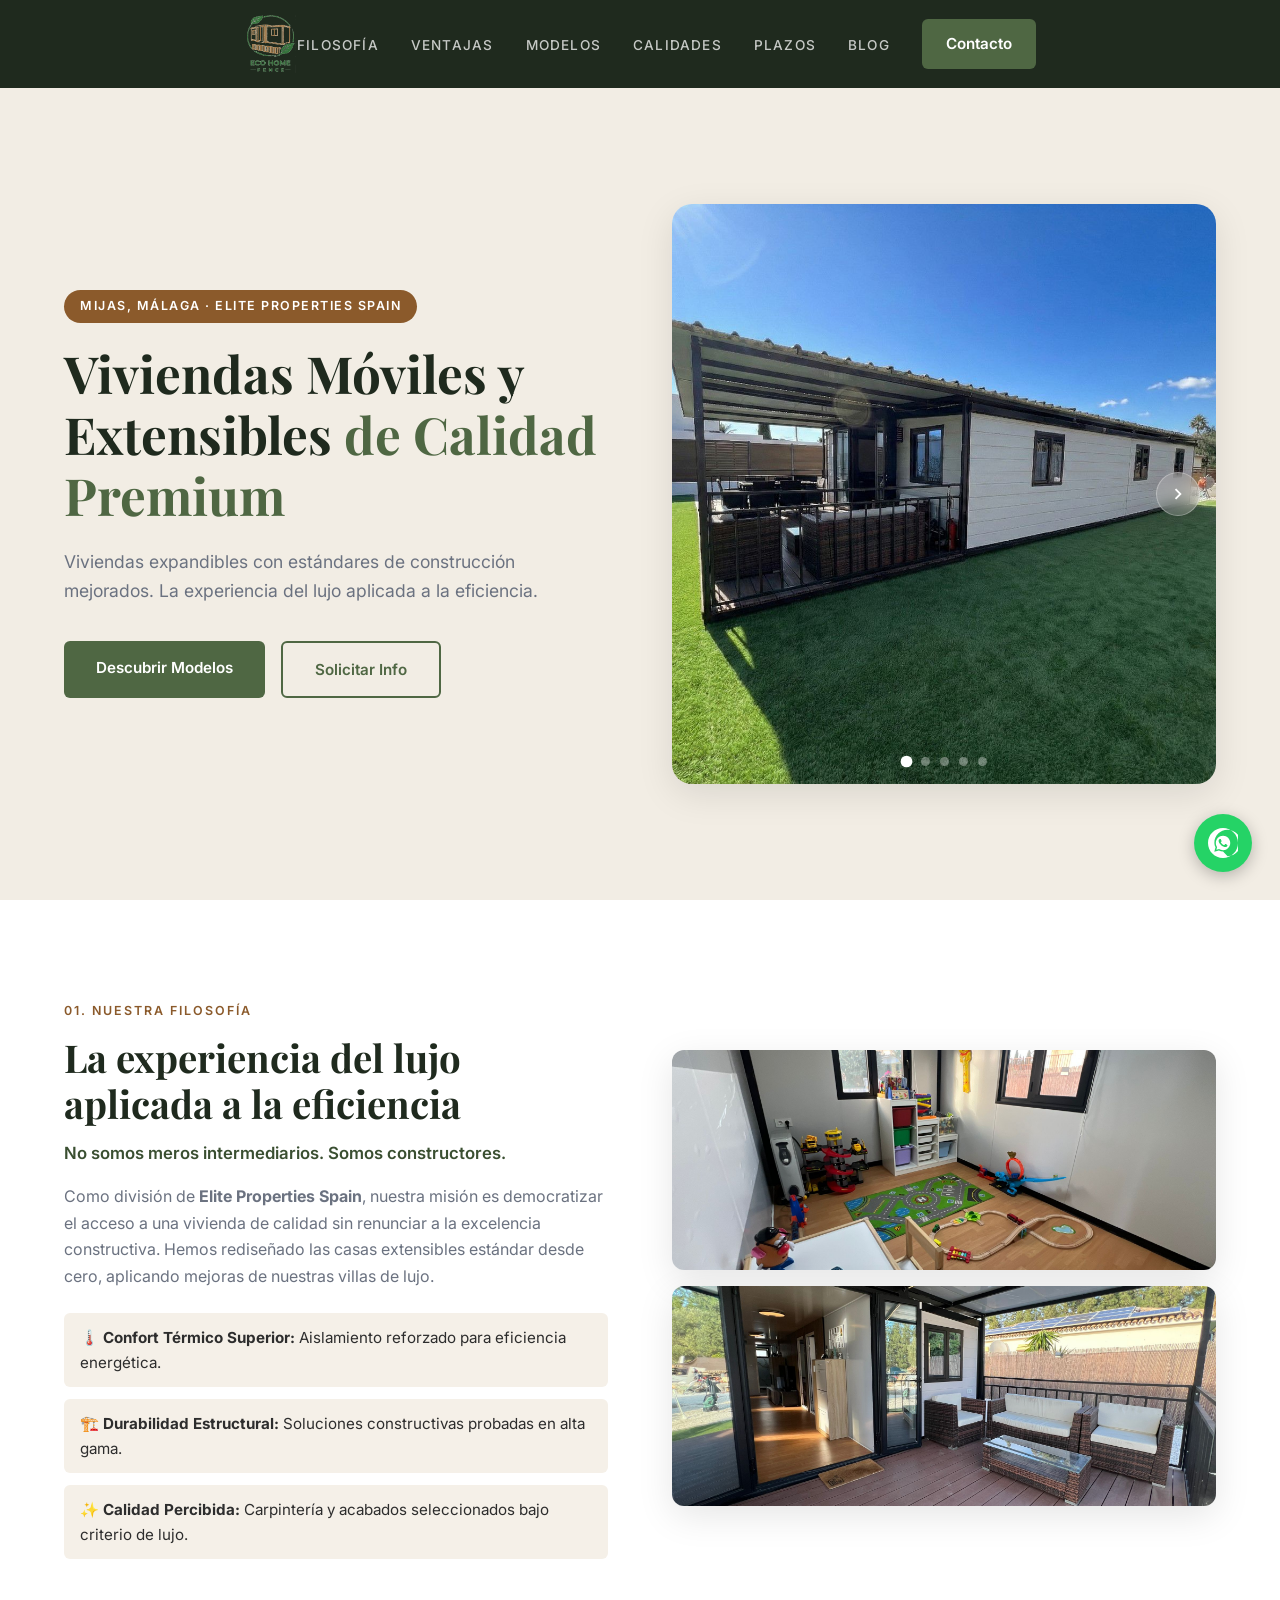
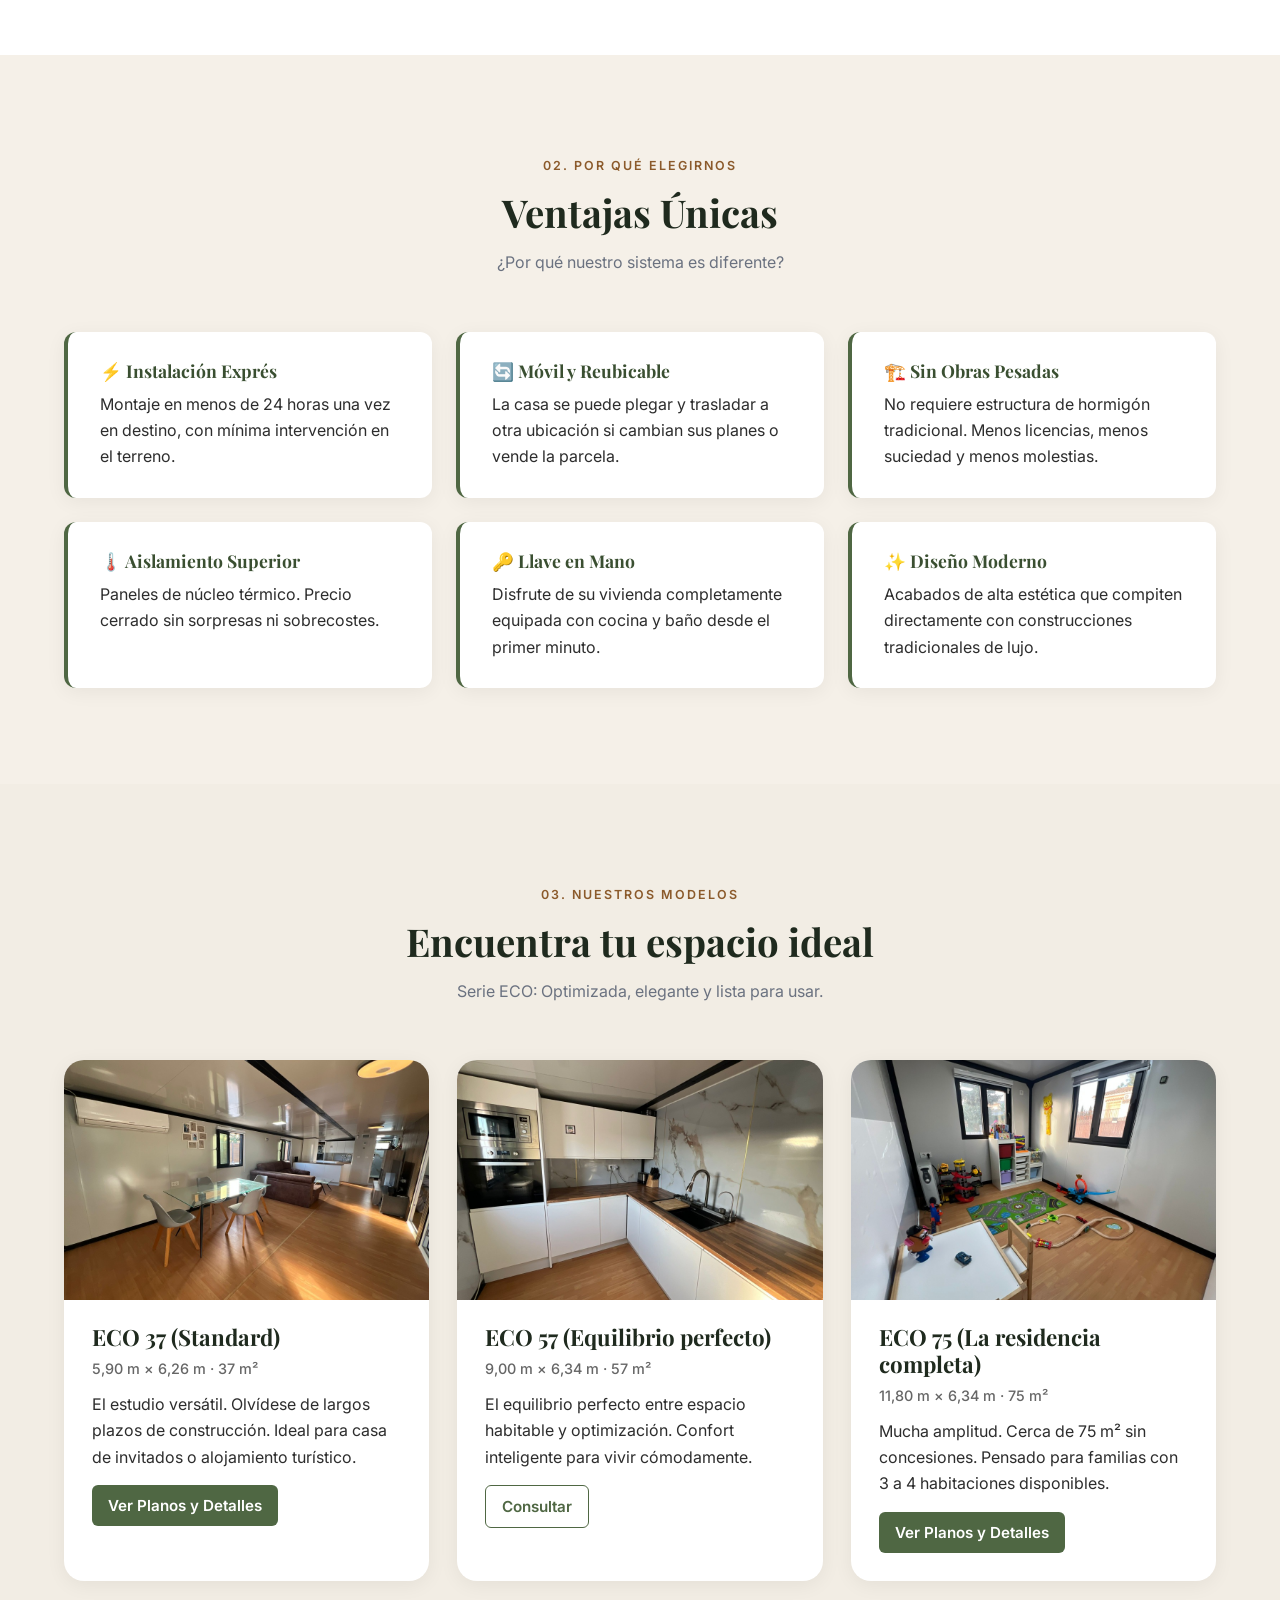
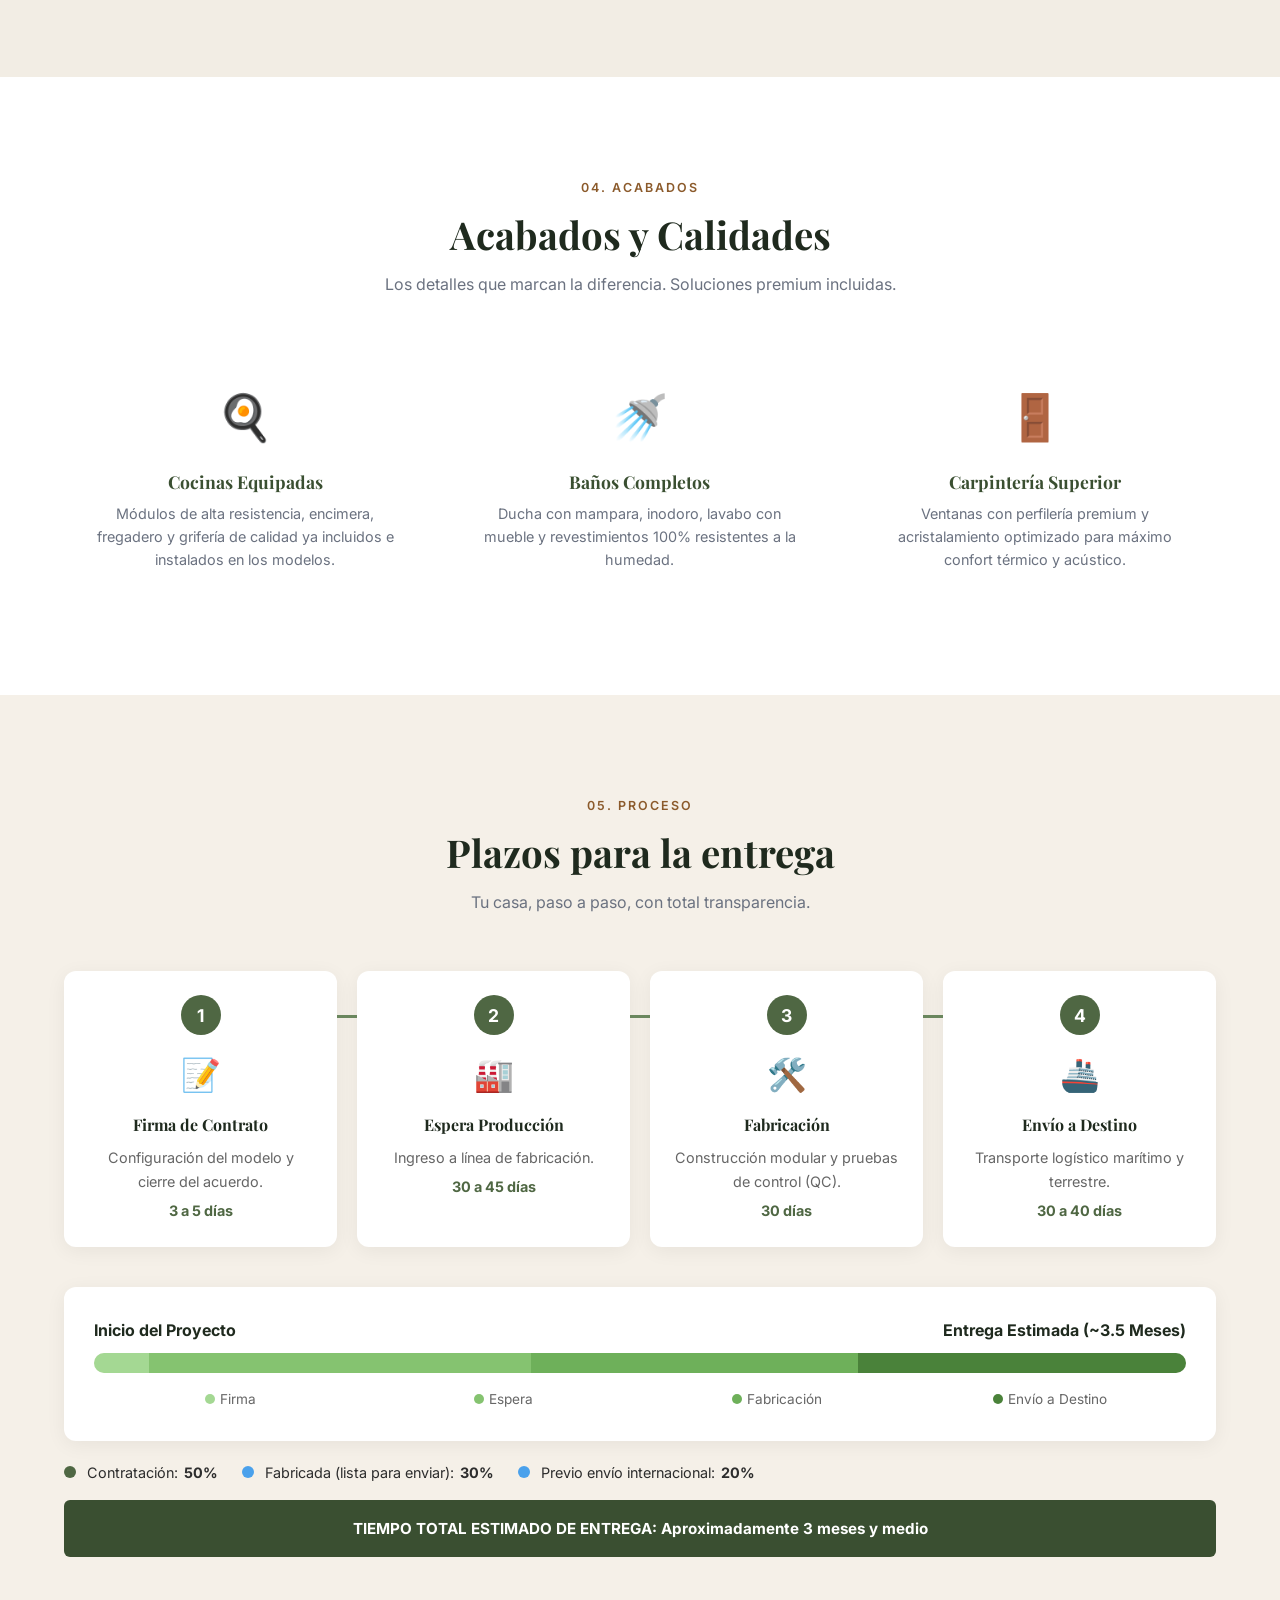
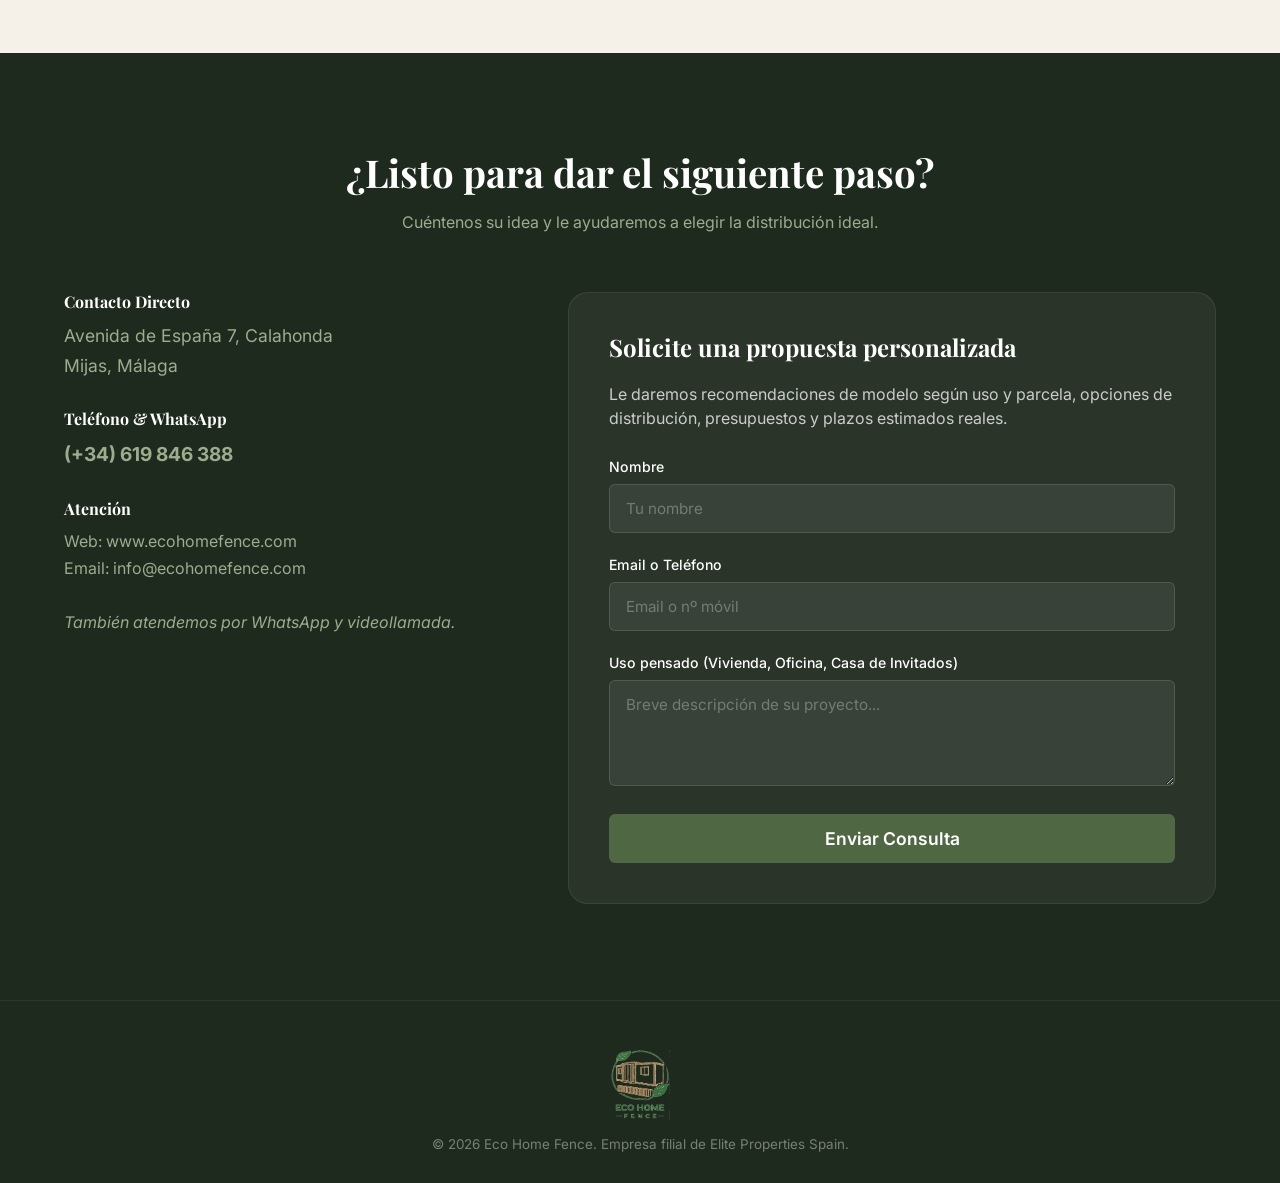
==== commit 427a1149: "Agregar blog y actualizar páginas - blog.html: listado de artículos con imágenes de portada - post.h" ====
--- a/index.html
+++ b/index.html
@@ -23,6 +23,7 @@
                     <li><a href="#modelos" class="nav__link">Modelos</a></li>
                     <li><a href="#calidades" class="nav__link">Calidades</a></li>
                     <li><a href="#plazos" class="nav__link">Plazos</a></li>
+                    <li><a href="blog.html" class="nav__link">Blog</a></li>
                 </ul>
                 <a href="#contacto" class="btn btn--primary" style="padding: 12px 24px;">Contacto</a>
             </nav>
